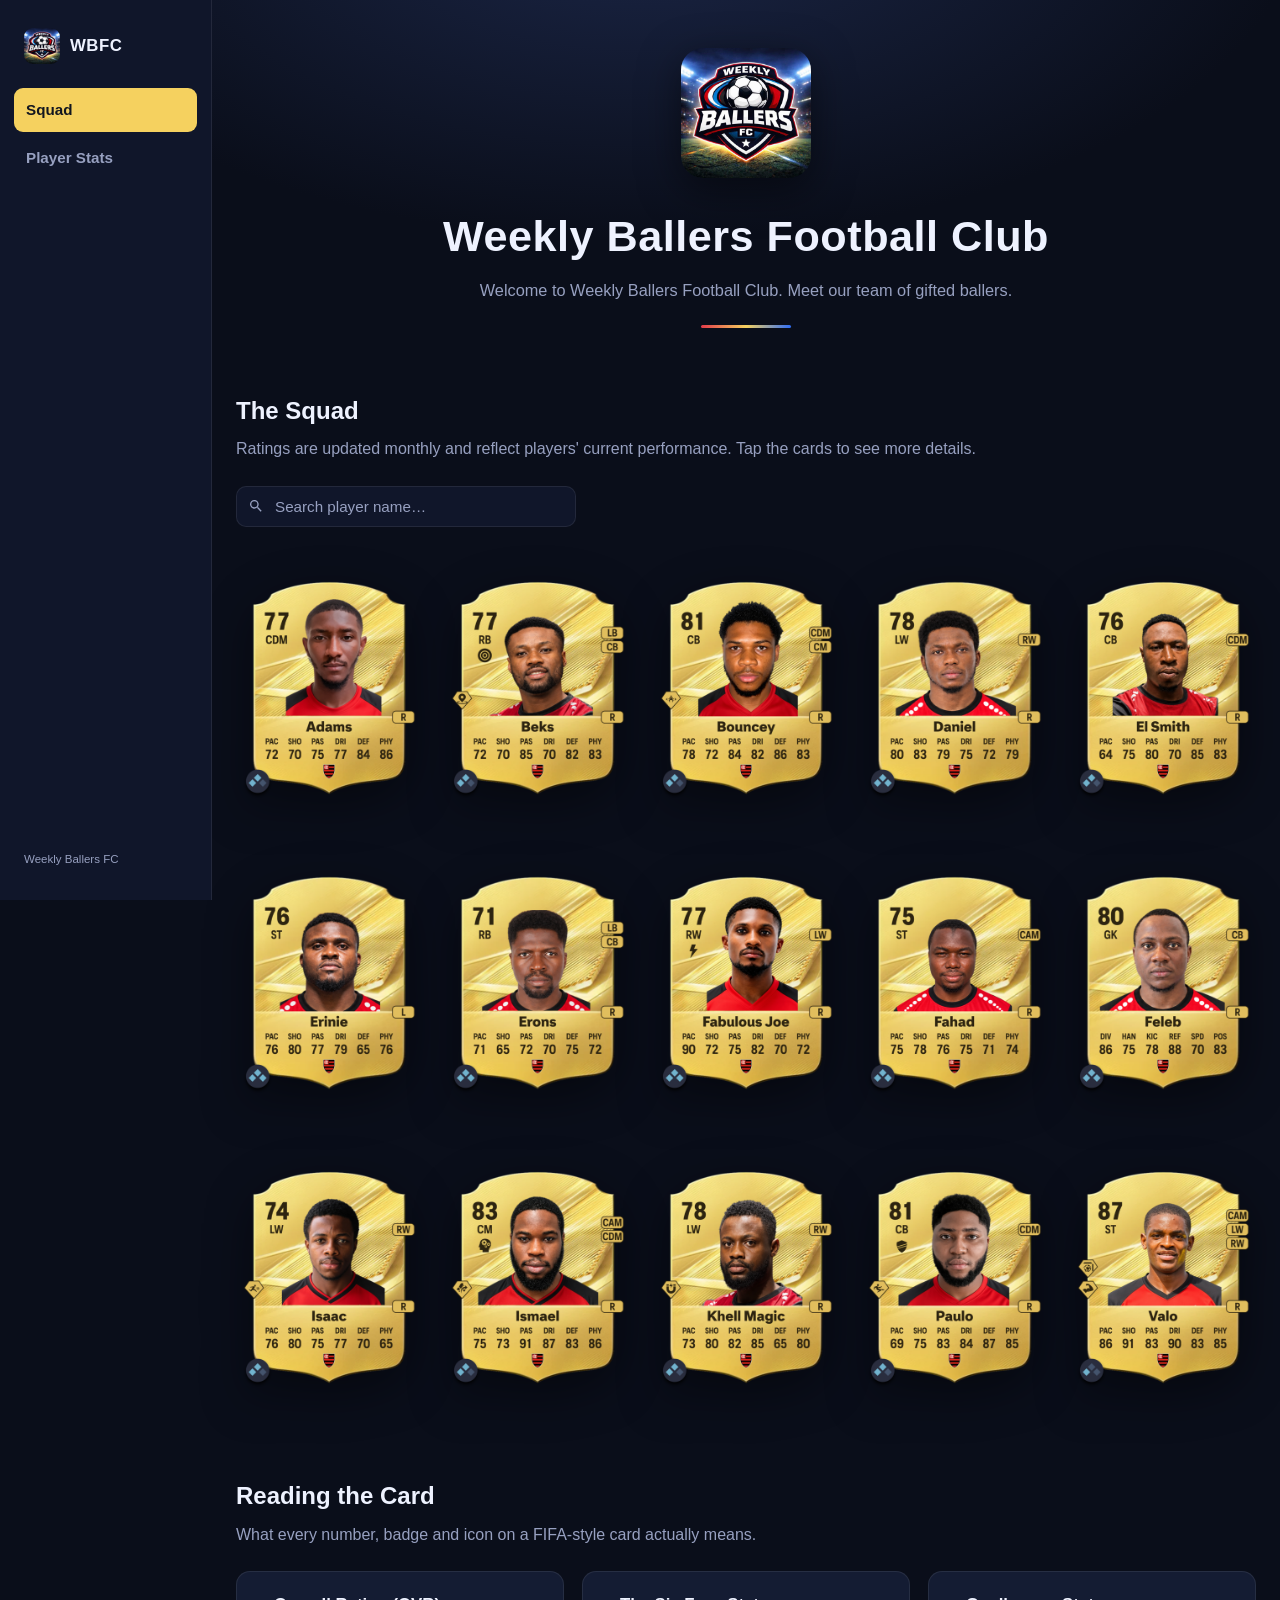
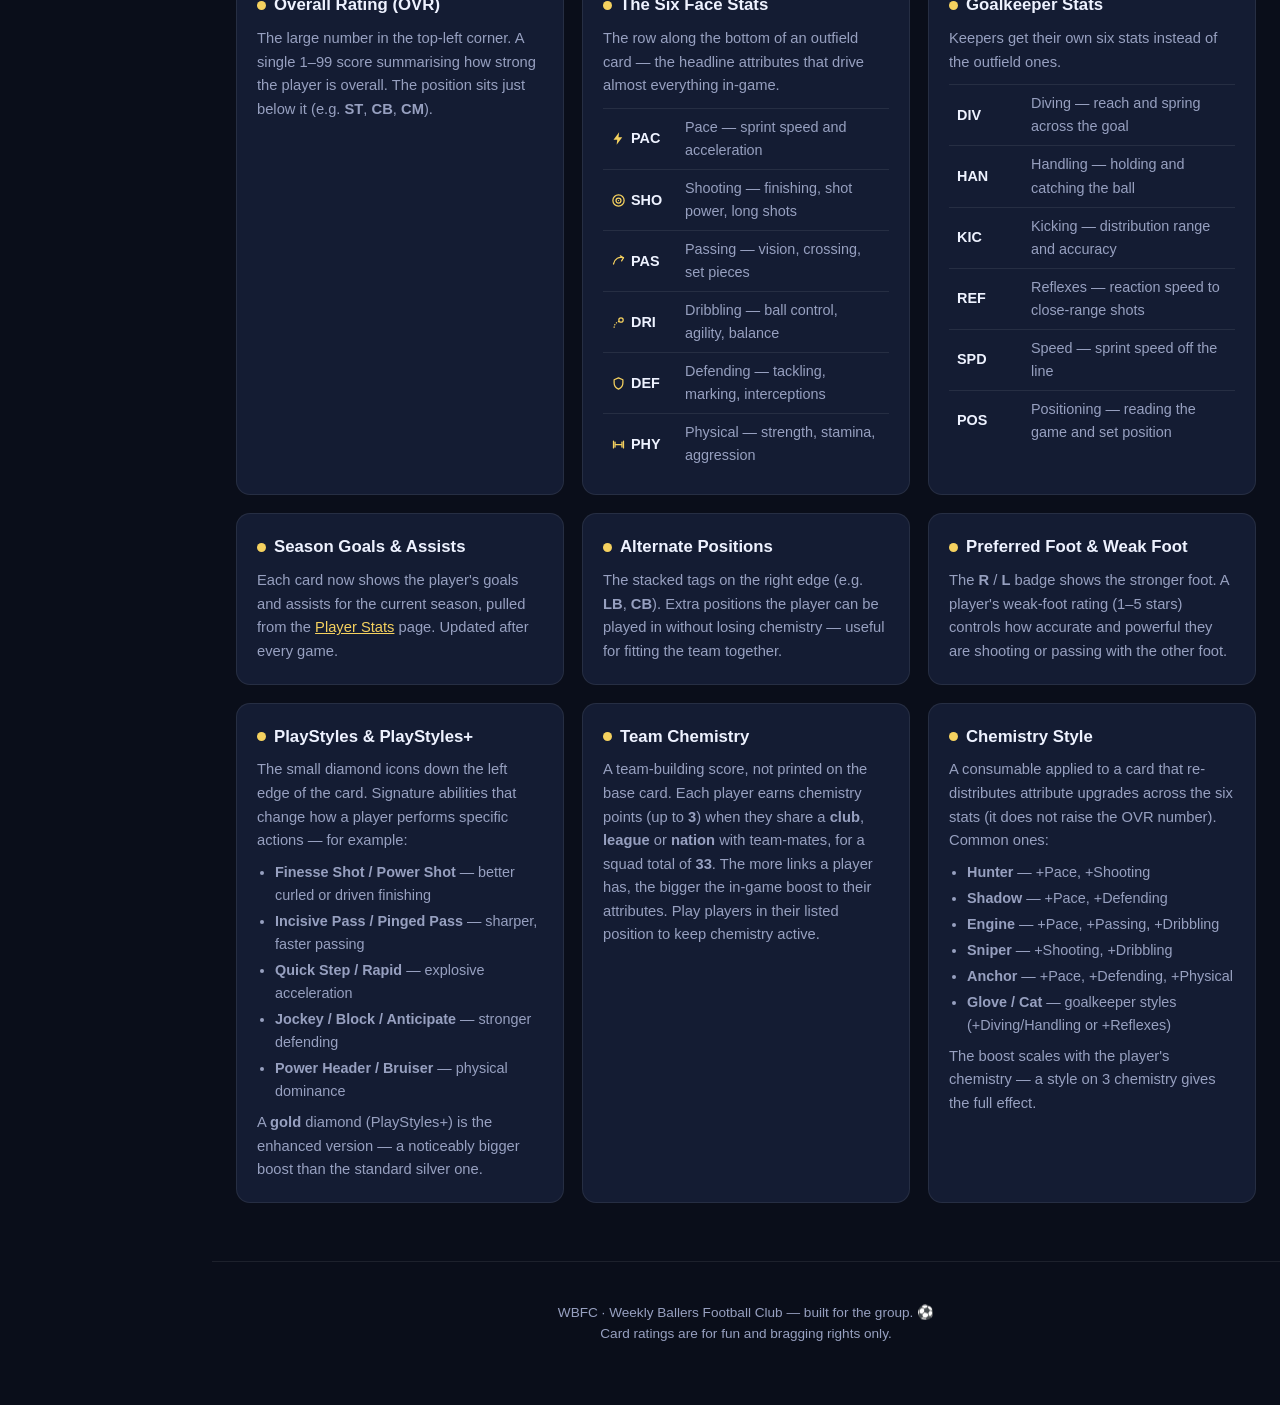
==== index.html @ 43150021 "Add Fahad (75 ST) to the squad" ====
<!DOCTYPE html>
<html lang="en">
<head>
<meta charset="UTF-8" />
<meta name="viewport" content="width=device-width, initial-scale=1" />
<title>WBFC — Weekly Ballers Football Club</title>
<meta name="description" content="Weekly Ballers Football Club — the squad, in FIFA card form." />
<link rel="icon" type="image/png" sizes="32x32" href="favicon-32.png" />
<link rel="icon" type="image/png" sizes="96x96" href="favicon.png" />
<link rel="apple-touch-icon" href="apple-touch-icon.png" />
<link rel="stylesheet" href="style.css" />
</head>
<body>

<button class="menu-btn" id="menuBtn" aria-label="Open navigation" aria-expanded="false">☰</button>
<aside class="sidebar" id="sidebar">
  <a class="brand" href="index.html"><img src="logo.jpg" alt="" /><span>WBFC</span></a>
  <nav class="sidebar-nav">
    <a href="index.html" class="active">Squad</a>
    <a href="stats.html">Player Stats</a>
  </nav>
  <div class="side-foot">Weekly Ballers FC</div>
</aside>
<div class="sidebar-scrim" id="scrim"></div>

<div class="content">

<header>
  <img class="logo" src="logo.jpg" alt="WBFC logo" />
  <h1>Weekly Ballers Football Club</h1>
  <p class="tag">Welcome to Weekly Ballers Football Club. Meet our team of gifted ballers.</p>
  <div class="divider"></div>
</header>

<main class="wrap">

  <section id="squad">
    <h2 class="section-title">The Squad</h2>
    <p class="section-sub">Ratings are updated monthly and reflect players' current performance. Tap the cards to see more details.</p>
    <div class="search-wrap">
      <svg viewBox="0 0 24 24" aria-hidden="true"><path d="M15.5 14h-.79l-.28-.27a6.5 6.5 0 1 0-.7.7l.27.28v.79l5 4.99L20.49 19l-4.99-5zm-6 0A4.5 4.5 0 1 1 14 9.5 4.5 4.5 0 0 1 9.5 14z"/></svg>
      <input type="search" id="search" placeholder="Search player name…" autocomplete="off" aria-label="Search player name" />
    </div>
    <div class="grid" id="grid"></div>
    <p class="no-results" id="noResults" hidden>No players match that name.</p>
  </section>

  <section id="attributes">
    <h2 class="section-title">Reading the Card</h2>
    <p class="section-sub">What every number, badge and icon on a FIFA-style card actually means.</p>

    <div class="explain-grid">

      <div class="explain">
        <h4><span class="dot"></span>Overall Rating (OVR)</h4>
        <p>The large number in the top-left corner. A single 1–99 score summarising how strong the player is overall. The position sits just below it (e.g. <b>ST</b>, <b>CB</b>, <b>CM</b>).</p>
      </div>

      <div class="explain" id="trend-explain">
        <h4><span class="dot"></span>Rating Trend</h4>
        <p>The small arrow next to each name. Ratings are reviewed monthly against current form — a <span class="trend up">▲</span> means the OVR went up since the last update, <span class="trend down">▼</span> means it dropped, and <span class="trend same">▬</span> means no change.</p>
      </div>

      <div class="explain">
        <h4><span class="dot"></span>The Six Face Stats</h4>
        <p>The row along the bottom of an outfield card — the headline attributes that drive almost everything in-game.</p>
        <table class="abbr-table">
          <tr><td data-attr="pac">PAC</td><td>Pace — sprint speed and acceleration</td></tr>
          <tr><td data-attr="sho">SHO</td><td>Shooting — finishing, shot power, long shots</td></tr>
          <tr><td data-attr="pas">PAS</td><td>Passing — vision, crossing, set pieces</td></tr>
          <tr><td data-attr="dri">DRI</td><td>Dribbling — ball control, agility, balance</td></tr>
          <tr><td data-attr="def">DEF</td><td>Defending — tackling, marking, interceptions</td></tr>
          <tr><td data-attr="phy">PHY</td><td>Physical — strength, stamina, aggression</td></tr>
        </table>
      </div>

      <div class="explain">
        <h4><span class="dot"></span>Goalkeeper Stats</h4>
        <p>Keepers get their own six stats instead of the outfield ones.</p>
        <table class="abbr-table">
          <tr><td>DIV</td><td>Diving — reach and spring across the goal</td></tr>
          <tr><td>HAN</td><td>Handling — holding and catching the ball</td></tr>
          <tr><td>KIC</td><td>Kicking — distribution range and accuracy</td></tr>
          <tr><td>REF</td><td>Reflexes — reaction speed to close-range shots</td></tr>
          <tr><td>SPD</td><td>Speed — sprint speed off the line</td></tr>
          <tr><td>POS</td><td>Positioning — reading the game and set position</td></tr>
        </table>
      </div>

      <div class="explain">
        <h4><span class="dot"></span>Season Goals &amp; Assists</h4>
        <p>Each card now shows the player's goals and assists for the current season, pulled from the <a href="stats.html" style="color:var(--gold)">Player Stats</a> page. Updated after every game.</p>
      </div>

      <div class="explain">
        <h4><span class="dot"></span>Alternate Positions</h4>
        <p>The stacked tags on the right edge (e.g. <b>LB</b>, <b>CB</b>). Extra positions the player can be played in without losing chemistry — useful for fitting the team together.</p>
      </div>

      <div class="explain">
        <h4><span class="dot"></span>Preferred Foot &amp; Weak Foot</h4>
        <p>The <b>R</b> / <b>L</b> badge shows the stronger foot. A player's weak-foot rating (1–5 stars) controls how accurate and powerful they are shooting or passing with the other foot.</p>
      </div>

      <div class="explain">
        <h4><span class="dot"></span>PlayStyles &amp; PlayStyles+</h4>
        <p>The small diamond icons down the left edge of the card. Signature abilities that change how a player performs specific actions — for example:</p>
        <ul>
          <li><b>Finesse Shot / Power Shot</b> — better curled or driven finishing</li>
          <li><b>Incisive Pass / Pinged Pass</b> — sharper, faster passing</li>
          <li><b>Quick Step / Rapid</b> — explosive acceleration</li>
          <li><b>Jockey / Block / Anticipate</b> — stronger defending</li>
          <li><b>Power Header / Bruiser</b> — physical dominance</li>
        </ul>
        <p style="margin-top:8px">A <b>gold</b> diamond (PlayStyles+) is the enhanced version — a noticeably bigger boost than the standard silver one.</p>
      </div>

      <div class="explain">
        <h4><span class="dot"></span>Team Chemistry</h4>
        <p>A team-building score, not printed on the base card. Each player earns chemistry points (up to <b>3</b>) when they share a <b>club</b>, <b>league</b> or <b>nation</b> with team-mates, for a squad total of <b>33</b>. The more links a player has, the bigger the in-game boost to their attributes. Play players in their listed position to keep chemistry active.</p>
      </div>

      <div class="explain">
        <h4><span class="dot"></span>Chemistry Style</h4>
        <p>A consumable applied to a card that re-distributes attribute upgrades across the six stats (it does not raise the OVR number). Common ones:</p>
        <ul>
          <li><b>Hunter</b> — +Pace, +Shooting</li>
          <li><b>Shadow</b> — +Pace, +Defending</li>
          <li><b>Engine</b> — +Pace, +Passing, +Dribbling</li>
          <li><b>Sniper</b> — +Shooting, +Dribbling</li>
          <li><b>Anchor</b> — +Pace, +Defending, +Physical</li>
          <li><b>Glove / Cat</b> — goalkeeper styles (+Diving/Handling or +Reflexes)</li>
        </ul>
        <p style="margin-top:8px">The boost scales with the player's chemistry — a style on 3 chemistry gives the full effect.</p>
      </div>

    </div>
  </section>

</main>

<div class="modal" id="modal" aria-hidden="true">
  <div class="modal-inner" role="dialog" aria-modal="true" aria-labelledby="m-name">
    <div class="card-side">
      <img id="m-img" src="" alt="" />
    </div>
    <div class="info-side">
      <button class="close-btn" id="closeBtn" aria-label="Close">&times;</button>
      <h3 id="m-name"></h3>
      <div class="role" id="m-role"></div>
      <p class="blurb" id="m-blurb"></p>
      <div class="stat-row" id="m-stats"></div>
      <div class="about-title" id="m-season-title">2026 Season</div>
      <div class="season-row" id="m-season"></div>
      <div class="about-title">About</div>
      <p class="about" id="m-about"></p>
      <div class="kv" id="m-alt"></div>
      <div class="kv" id="m-foot"></div>
      <div class="kv" id="m-chem"></div>
    </div>
  </div>
</div>

<footer>
  WBFC · Weekly Ballers Football Club — built for the group. ⚽<br />
  Card ratings are for fun and bragging rights only.
</footer>

</div><!-- /.content -->

<script src="nav.js"></script>
<script src="season-stats.js"></script>
<script>
// Custom-drawn attribute icons (original SVGs — not game assets).
const ICONS = {
  pac: '<svg viewBox="0 0 24 24" fill="currentColor" aria-hidden="true"><path d="M13 2 4 14h6l-1 8 9-12h-6z"/></svg>',
  sho: '<svg viewBox="0 0 24 24" fill="none" stroke="currentColor" stroke-width="2" aria-hidden="true"><circle cx="12" cy="12" r="9"/><circle cx="12" cy="12" r="4"/><circle cx="12" cy="12" r="1" fill="currentColor" stroke="none"/></svg>',
  pas: '<svg viewBox="0 0 24 24" fill="none" stroke="currentColor" stroke-width="2" stroke-linecap="round" stroke-linejoin="round" aria-hidden="true"><path d="M4 16C6 7 13 4 20 6"/><path d="M15 3l5 3-3 5"/></svg>',
  dri: '<svg viewBox="0 0 24 24" fill="none" stroke="currentColor" stroke-width="2" stroke-linecap="round" aria-hidden="true"><circle cx="16" cy="8" r="3.5"/><path d="M12.5 10.5C6 13 5 17 5 20" stroke-dasharray="0.5 3.5"/></svg>',
  def: '<svg viewBox="0 0 24 24" fill="none" stroke="currentColor" stroke-width="2" stroke-linejoin="round" aria-hidden="true"><path d="M12 3l7 3v5c0 5-3 8-7 10-4-2-7-5-7-10V6z"/></svg>',
  phy: '<svg viewBox="0 0 24 24" fill="none" stroke="currentColor" stroke-width="2" stroke-linecap="round" aria-hidden="true"><path d="M6.5 8v8M17.5 8v8M4 6.5v11M20 6.5v11M6.5 12h11"/></svg>',
};
// Goalkeeper stat icon (a glove) — reused for all six keeper stats.
const GK_ICON = '<svg viewBox="0 0 24 24" fill="none" stroke="currentColor" stroke-width="2" stroke-linecap="round" stroke-linejoin="round" aria-hidden="true"><path d="M8 12V7a1.4 1.4 0 0 1 2.8 0v3.5m0-3.5V5a1.4 1.4 0 0 1 2.8 0v5.5m0-2.5a1.4 1.4 0 0 1 2.8 0v5.5A6 6 0 0 1 10.4 21 6 6 0 0 1 5 17.5L3.7 13a1.4 1.4 0 0 1 2.6-1L8 15"/></svg>';

// Rating-trend arrows vs last month's update.
// Feature is built but parked — flip to true to show the arrows (and the
// "Rating Trend" explainer card) across the site.
const SHOW_TREND = false;

const TREND_SVG = {
  up: '<svg viewBox="0 0 24 24" fill="currentColor" aria-hidden="true"><path d="M12 4l8 10h-5v6h-6v-6H4z"/></svg>',
  down: '<svg viewBox="0 0 24 24" fill="currentColor" aria-hidden="true"><path d="M12 20l-8-10h5V4h6v6h5z"/></svg>',
  same: '<svg viewBox="0 0 24 24" fill="currentColor" aria-hidden="true"><path d="M4 11h16v2H4z"/></svg>',
};
const TREND_LABEL = { up: "Rating up this month", down: "Rating down this month", same: "Rating unchanged" };

function trendHTML(p) {
  if (!SHOW_TREND) return "";
  const t = p.trend || "same";
  const delta = t === "up" ? "+" + (p.delta || 1) : t === "down" ? "-" + (p.delta || 1) : "";
  return `<span class="trend ${t}" title="${TREND_LABEL[t]}" role="img" aria-label="${TREND_LABEL[t]}">${TREND_SVG[t]}${delta}</span>`;
}

const players = [
  { name: "Valo", file: "Valo.png", ovr: 87, pos: "ST", alt: ["CAM","LW","RW"], foot: "Right", trend: "up", delta: 1,
    pac:86, sho:91, pas:83, dri:90, def:83, phy:85,
    blurb: "The talisman. Elite finishing and dribbling with the pace to run in behind — the first name on the teamsheet.",
    about: "Arguably our best footballer and a genuine game-decider — Valo can win a match on his own. He can play up front, in midfield or out wide, and his shooting and dribbling are top-drawer.",
    chem: "Best with Hunter or Sniper to push that shooting past 95." },
  { name: "Ismael", file: "Ismael.png", ovr: 83, pos: "CM", alt: ["CAM","CDM"], foot: "Right", trend: "up", delta: 1,
    pac:75, sho:73, pas:91, dri:87, def:83, phy:86,
    blurb: "The engine room. Dictates tempo with 91 passing and glides past pressure — box-to-box with real physicality.",
    about: "A maestro in midfield. A very smart player who reads and understands the game brilliantly, and an excellent passer of the ball.",
    chem: "Engine or Maestro to round out the pace and keep the passing elite." },
  { name: "Bouncey", file: "Bouncey.png", ovr: 81, pos: "CB", alt: ["CDM","CM"], foot: "Right", trend: "up", delta: 1,
    pac:78, sho:72, pas:84, dri:82, def:86, phy:83,
    blurb: "A ball-playing centre-half. Comfortable stepping into midfield, quick across the ground and clean on the ball.",
    about: "A hugely versatile footballer who's superb with the ball at his feet. A rock in defence who can equally step into midfield and control the tempo of a game — an all-round committed, physical operator.",
    chem: "Shadow for a lockdown defender, or Backbone to keep the passing." },
  { name: "Paulo", file: "Paulo.png", ovr: 81, pos: "CB", alt: ["CDM"], foot: "Right", trend: "up", delta: 1,
    pac:69, sho:75, pas:83, dri:84, def:87, phy:85,
    blurb: "The wall. 87 defending and 85 physical — wins everything in the air and in the tackle. The leader at the back.",
    about: "One of our most rugged centre backs, and outstanding with the ball at his feet. Reads the game well and can pick out pinpoint 20-yard passes.",
    chem: "Anchor or Shadow to fix the pace and make him untouchable 1v1." },
  { name: "Khell Magic", file: "Khell-Magic.png", ovr: 78, pos: "LW", alt: ["RW"], foot: "Right", trend: "up", delta: 1,
    pac:73, sho:80, pas:82, dri:85, def:65, phy:80,
    blurb: "The creator out wide. 85 dribbling and 82 passing — cuts inside on either flank and picks the final ball.",
    about: "A silky, modern-day winger. He may not have blistering pace, but his close control, his knack for creating space to shoot, and his ability to take players on and beat them set him apart as one of WBFC's elite wingers.",
    chem: "Engine or Hawk to lift the pace and add a goal threat." },
  { name: "Adams", file: "Adams.png", ovr: 77, pos: "CDM", alt: [], foot: "Right", trend: "up", delta: 1,
    pac:72, sho:70, pas:75, dri:77, def:84, phy:86,
    blurb: "The screen in front of the back four. 86 physical, 84 defending — breaks play up and keeps it simple.",
    about: "A relentlessly physical presence and a workaholic in midfield — nothing gets past him without his say-so.",
    chem: "Anchor or Shadow — protect the defence and add the missing pace." },
  { name: "Beks", file: "Beks.png", ovr: 77, pos: "RB", alt: ["LB","CB"], foot: "Right", trend: "up", delta: 1,
    pac:72, sho:70, pas:85, dri:70, def:82, phy:83,
    blurb: "An overlapping full-back with 85 passing. Solid defensively and can play either side or tuck in at centre-back.",
    about: "One of the mainstays. Beyond his committed defending, he's an excellent passer who can hit pinpoint long-range balls. A right back by trade who can also fill in at left back or centre back.",
    chem: "Shadow for the pure defender, or Engine to weaponise the crossing." },
  { name: "Fabulous Joe", file: "Fabulous-Joe.png", ovr: 77, pos: "RW", alt: ["LW"], foot: "Right", trend: "up", delta: 1,
    pac:90, sho:72, pas:75, dri:82, def:70, phy:72,
    blurb: "Raw speed. 90 pace off either wing — get him in behind and let him run at defenders all game.",
    about: "The flash of the team. A lightning-quick winger comfortable on either flank, brilliant at dribbling and beating players for pace — and a genuine team player with it.",
    chem: "Hunter or Hawk to turn the pace into end product." },
  { name: "Daniel", file: "Daniel.png", ovr: 78, pos: "LW", alt: ["RW"], foot: "Right", trend: "up", delta: 1,
    pac:80, sho:83, pas:79, dri:75, def:72, phy:79,
    blurb: "A quick, direct winger with a real goal threat — 83 shooting and 80 pace off either flank.",
    about: "A pacey wide forward comfortable on the left or the right. Gets his shots away early, runs the channels all game, and brings genuine end product from wide areas.",
    chem: "Hunter or Hawk to turn the pace and shooting into goals." },
  { name: "Fahad", file: "Fahad.png", ovr: 75, pos: "ST", alt: ["CAM"], foot: "Right", trend: "up", delta: 1,
    pac:75, sho:78, pas:76, dri:75, def:71, phy:74,
    blurb: "A tidy, well-rounded forward — no obvious weakness, and comfortable dropping into the number ten role.",
    about: "A smart striker who links play and finishes his chances. Equally happy leading the line or playing just behind it as a CAM, and never gives the ball away cheaply.",
    chem: "Hunter or Sniper to sharpen the finishing." },
  { name: "Isaac", file: "Isaac.png", ovr: 74, pos: "LW", alt: ["RW"], foot: "Right", trend: "up", delta: 1,
    pac:76, sho:80, pas:75, dri:77, def:70, phy:65,
    blurb: "A direct wide forward with a shot on him — 80 shooting and a willingness to attack the back post.",
    about: "A talented left winger who can also switch to the right. Dangerous in front of goal with well-placed shots, and very strong with his right foot.",
    chem: "Hunter or Finisher to make the most of that shooting." },
  { name: "Erinie", file: "Erinie.png", ovr: 76, pos: "ST", alt: [], foot: "Left", trend: "up", delta: 1,
    pac:76, sho:80, pas:77, dri:79, def:65, phy:76,
    blurb: "A left-footed number nine. 80 shooting, sharp movement in the box and strong enough to lead the line.",
    about: "A natural finisher through the middle. Left-footed, lives on the shoulder of the last defender, and drops in to link play. Opened the 2026 season with a four-goal haul.",
    chem: "Hunter or Finisher — lean straight into the finishing." },
  { name: "Erons", file: "Erons.png", ovr: 71, pos: "RB", alt: ["LB","CB"], foot: "Right", trend: "up", delta: 1,
    pac:71, sho:65, pas:72, dri:70, def:75, phy:72,
    blurb: "A dependable, versatile defender — right back by trade who can cover the whole back line.",
    about: "A reliable full-back who keeps things simple and positions himself well. Happy at right back, left back or centre back, and never shirks the defensive work.",
    chem: "Shadow or Anchor to sharpen the defending and add a yard of pace." },
  { name: "El Smith", file: "El-Smith.png", ovr: 76, pos: "CB", alt: ["CDM"], foot: "Right", trend: "up", delta: 1,
    pac:64, sho:75, pas:80, dri:70, def:85, phy:83,
    blurb: "Old-school centre-half. 85 defending and 83 physical — reads the game, wins his duels, distributes tidily.",
    about: "A very tough centre back to play against. His defensive ability, awareness and physicality let him neutralise modern strikers. He might not be the quickest, but he leads and organises the backline superbly.",
    chem: "Shadow or Anchor — the pace boost is essential here." },
  { name: "Feleb", file: "Feleb.png", ovr: 80, pos: "GK", alt: ["CB"], foot: "Right", trend: "up", delta: 1,
    gk: { div:86, han:75, kic:78, ref:88, spd:70, pos:83 },
    blurb: "The last line. 88 reflexes and 86 diving — commands his box and pulls off the big saves.",
    about: "A commanding goalkeeper with lightning reflexes and strong shot-stopping. Reads crosses well, distributes tidily, and at a push can even fill in at centre back.",
    chem: "Glove or Cat to sharpen the reflexes and handling." },
];

players.sort((a, b) => a.name.localeCompare(b.name));

// Rating-trend feature is parked — hide its explainer card until SHOW_TREND is on.
if (!SHOW_TREND) document.getElementById("trend-explain")?.remove();

// Drop the attribute icons into the "Six Face Stats" table.
document.querySelectorAll(".abbr-table td[data-attr]").forEach(td => {
  td.insertAdjacentHTML("afterbegin", ICONS[td.dataset.attr]);
});

const grid = document.getElementById("grid");
const modal = document.getElementById("modal");
const noResults = document.getElementById("noResults");
const search = document.getElementById("search");

players.forEach((p, i) => {
  const btn = document.createElement("button");
  btn.className = "card-btn";
  btn.dataset.name = p.name.toLowerCase();
  btn.innerHTML = `
    <img src="cards/${p.file}" alt="${p.name} FIFA card — ${p.ovr} ${p.pos}" loading="lazy" />${
      SHOW_TREND ? `\n    <span class="name">${p.name} ${trendHTML(p)}</span>` : ""}`;
  btn.addEventListener("click", () => openModal(i));
  grid.appendChild(btn);
});

function applyFilter() {
  const q = search.value.trim().toLowerCase();
  let shown = 0;
  grid.querySelectorAll(".card-btn").forEach(btn => {
    const match = btn.dataset.name.includes(q);
    btn.style.display = match ? "" : "none";
    if (match) shown++;
  });
  noResults.hidden = shown > 0;
}

search.addEventListener("input", applyFilter);

function openModal(i) {
  const p = players[i];
  document.getElementById("m-img").src = `cards/${p.file}`;
  document.getElementById("m-img").alt = `${p.name} FIFA card`;
  document.getElementById("m-name").textContent = p.name;
  document.getElementById("m-role").innerHTML = `${p.ovr} OVR · ${p.pos}${SHOW_TREND ? " " + trendHTML(p) : ""}`;
  document.getElementById("m-blurb").textContent = p.blurb;
  document.getElementById("m-about").textContent = p.about;

  const rows = p.gk
    ? [["DIV",p.gk.div],["HAN",p.gk.han],["KIC",p.gk.kic],["REF",p.gk.ref],["SPD",p.gk.spd],["POS",p.gk.pos]]
        .map(([label, val]) => ({ label, val, icon: GK_ICON }))
    : ["pac","sho","pas","dri","def","phy"]
        .map(k => ({ label: k.toUpperCase(), val: p[k], icon: ICONS[k] }));
  document.getElementById("m-stats").innerHTML = rows.map(r =>
    `<div class="stat"><div class="k">${r.icon}${r.label}</div><div class="v">${r.val}</div></div>`).join("");

  const season = SEASON_STATS.currentSeason;
  const t = seasonTotals(p.name, season);
  document.getElementById("m-season-title").textContent = `${season} Season`;
  document.getElementById("m-season").innerHTML =
    `<div class="stat"><div class="k">GOALS</div><div class="v">${t.goals}</div></div>
     <div class="stat"><div class="k">ASSISTS</div><div class="v">${t.assists}</div></div>`;

  document.getElementById("m-alt").innerHTML = p.alt.length
    ? `<b>Alternate positions:</b> ${p.alt.join(", ")}`
    : `<b>Alternate positions:</b> none`;
  document.getElementById("m-foot").innerHTML = `<b>Preferred foot:</b> ${p.foot}`;
  document.getElementById("m-chem").innerHTML = `<b>Chemistry style tip:</b> ${p.chem}`;

  modal.classList.add("open");
  modal.setAttribute("aria-hidden", "false");
  document.body.style.overflow = "hidden";
  history.replaceState(null, "", "#p=" + encodeURIComponent(p.name));
}

function closeModal() {
  modal.classList.remove("open");
  modal.setAttribute("aria-hidden", "true");
  document.body.style.overflow = "";
  history.replaceState(null, "", location.pathname);
}

document.getElementById("closeBtn").addEventListener("click", closeModal);
modal.addEventListener("click", (e) => { if (e.target === modal) closeModal(); });
document.addEventListener("keydown", (e) => { if (e.key === "Escape") closeModal(); });

// Open a player's card directly via #p=<name> (used by links from the stats page).
(function openFromHash() {
  const m = location.hash.match(/^#p=(.+)$/);
  if (!m) return;
  const name = decodeURIComponent(m[1]).toLowerCase();
  const idx = players.findIndex(p => p.name.toLowerCase() === name);
  if (idx >= 0) openModal(idx);
})();
</script>

</body>
</html>
---- style.css ----
:root {
  --bg: #0a0e1a;
  --bg-2: #10162a;
  --panel: #141c33;
  --line: rgba(255,255,255,0.08);
  --text: #eef2ff;
  --muted: #97a0c0;
  --gold: #f5d15f;
  --red: #e23b4a;
  --blue: #2f6df6;
  --green: #3fb950;
  --sidebar-w: 212px;
}
* { box-sizing: border-box; margin: 0; padding: 0; }
html { scroll-behavior: smooth; }
body {
  background: radial-gradient(1200px 600px at 50% -10%, #1b2647 0%, var(--bg) 55%) fixed, var(--bg);
  color: var(--text);
  font-family: -apple-system, BlinkMacSystemFont, "Segoe UI", Roboto, Helvetica, Arial, sans-serif;
  line-height: 1.6;
  -webkit-font-smoothing: antialiased;
}
.wrap { max-width: 1120px; margin: 0 auto; padding: 0 24px; }

/* ---- Sidebar navigation ---- */
.sidebar {
  position: fixed; top: 0; left: 0; bottom: 0; width: var(--sidebar-w);
  background: var(--bg-2); border-right: 1px solid var(--line);
  padding: 22px 14px; z-index: 60;
  display: flex; flex-direction: column;
  transition: transform 0.22s ease;
}
.sidebar .brand {
  display: flex; align-items: center; gap: 10px; text-decoration: none;
  color: var(--text); font-weight: 800; font-size: 1.05rem; letter-spacing: 0.5px;
  padding: 6px 10px; margin-bottom: 18px;
}
.sidebar .brand img { width: 36px; height: 36px; border-radius: 9px; flex: none; }
.sidebar-nav { display: flex; flex-direction: column; gap: 4px; }
.sidebar-nav a {
  color: var(--muted); text-decoration: none; font-weight: 600; font-size: 0.95rem;
  padding: 10px 12px; border-radius: 9px;
  transition: background 0.15s ease, color 0.15s ease;
}
.sidebar-nav a:hover { color: var(--text); background: rgba(255,255,255,0.04); }
.sidebar-nav a.active { color: #12161f; background: var(--gold); }
.sidebar .side-foot { margin-top: auto; color: var(--muted); font-size: 0.72rem; padding: 10px; }

.content { margin-left: var(--sidebar-w); min-height: 100vh; }

.menu-btn {
  display: none;
  position: fixed; top: 12px; left: 12px; z-index: 70;
  width: 42px; height: 42px; border-radius: 10px;
  background: var(--bg-2); border: 1px solid var(--line); color: var(--text);
  font-size: 1.15rem; cursor: pointer;
  align-items: center; justify-content: center;
}
.sidebar-scrim { display: none; position: fixed; inset: 0; background: rgba(0,0,0,0.55); z-index: 55; }

/* Header */
header {
  text-align: center;
  padding: 48px 20px 26px;
}
header img.logo {
  width: 130px; height: 130px;
  border-radius: 22px;
  box-shadow: 0 12px 40px rgba(0,0,0,0.5);
}
header h1 {
  font-size: clamp(1.7rem, 4vw, 2.7rem);
  font-weight: 800;
  letter-spacing: 0.5px;
  margin-top: 16px;
}
header p.tag {
  color: var(--muted);
  font-size: 1.02rem;
  margin-top: 6px;
}
.divider {
  height: 3px; width: 90px;
  margin: 22px auto 0;
  background: linear-gradient(90deg, var(--red), var(--gold), var(--blue));
  border-radius: 3px;
}

section { padding: 38px 0; }
h2.section-title {
  font-size: 1.5rem;
  font-weight: 800;
  margin-bottom: 6px;
}
p.section-sub {
  color: var(--muted);
  margin-bottom: 24px;
}

/* Search */
.search-wrap { position: relative; max-width: 340px; margin: 0 0 24px; }
.search-wrap input {
  width: 100%;
  background: var(--bg-2);
  border: 1px solid var(--line);
  border-radius: 10px;
  color: var(--text);
  font-size: 0.95rem;
  padding: 11px 14px 11px 38px;
  outline: none;
}
.search-wrap input:focus { border-color: var(--gold); }
.search-wrap input::placeholder { color: var(--muted); }
.search-wrap svg { position: absolute; left: 12px; top: 50%; transform: translateY(-50%); width: 16px; height: 16px; fill: var(--muted); }
.no-results { color: var(--muted); padding: 20px 0; }

/* Card grid */
.grid {
  display: grid;
  grid-template-columns: repeat(auto-fill, minmax(185px, 1fr));
  gap: 34px 22px;
}
.card-btn {
  background: none; border: 0; padding: 0; cursor: pointer;
  color: var(--text);
  display: flex; flex-direction: column; align-items: center;
  transition: transform 0.18s ease, filter 0.18s ease;
}
.card-btn:hover, .card-btn:focus-visible { transform: translateY(-8px) scale(1.02); outline: none; }
.card-btn:focus-visible img { box-shadow: 0 0 0 3px var(--gold); border-radius: 10px; }
.card-btn img {
  width: 100%;
  height: auto;
  filter: drop-shadow(0 14px 24px rgba(0,0,0,0.45));
}
.card-btn .name {
  margin-top: 10px;
  font-weight: 700;
  font-size: 0.98rem;
  display: flex; align-items: center; justify-content: center; gap: 5px;
}

/* Rating trend indicator */
.trend { display: inline-flex; align-items: center; gap: 3px; font-size: 0.78rem; font-weight: 700; }
.trend svg { width: 11px; height: 11px; }
.trend.up { color: var(--green); }
.trend.down { color: var(--red); }
.trend.same { color: var(--muted); }
.modal-inner .role .trend { font-size: 0.85rem; margin-left: 8px; }
.modal-inner .role .trend svg { width: 12px; height: 12px; }

/* Modal */
.modal {
  position: fixed; inset: 0;
  background: rgba(4,7,15,0.82);
  backdrop-filter: blur(6px);
  display: none;
  align-items: center; justify-content: center;
  padding: 24px;
  z-index: 80;
}
.modal.open { display: flex; }
.modal-inner {
  background: var(--panel);
  border: 1px solid var(--line);
  border-radius: 18px;
  max-width: 860px; width: 100%;
  max-height: 90vh; overflow-y: auto;
  display: grid;
  grid-template-columns: 300px 1fr;
  gap: 0;
}
.modal-inner .card-side {
  background: linear-gradient(180deg, #1a2340, #0f1526);
  padding: 26px;
  display: flex; align-items: center; justify-content: center;
  border-right: 1px solid var(--line);
}
.modal-inner .card-side img { width: 100%; height: auto; filter: drop-shadow(0 12px 24px rgba(0,0,0,0.5)); }
.modal-inner .info-side { padding: 28px; position: relative; }
.modal-inner h3 { font-size: 1.6rem; font-weight: 800; }
.modal-inner .role { color: var(--gold); font-weight: 600; margin-bottom: 14px; }
.modal-inner .blurb { color: var(--muted); margin-bottom: 20px; font-size: 0.96rem; }
.modal-inner .about-title {
  font-size: 0.72rem; letter-spacing: 1.5px; text-transform: uppercase;
  color: var(--gold); font-weight: 700; margin-bottom: 6px;
}
.modal-inner .about {
  color: var(--text); font-size: 0.95rem; line-height: 1.65;
  margin-bottom: 20px; padding-left: 12px; border-left: 2px solid var(--line);
}

.stat-row { display: grid; grid-template-columns: repeat(3, 1fr); gap: 10px; margin-bottom: 20px; }
.stat {
  background: var(--bg-2);
  border: 1px solid var(--line);
  border-radius: 10px;
  padding: 10px 12px;
  text-align: center;
}
.stat .k { color: var(--muted); font-size: 0.72rem; letter-spacing: 1px; display: flex; align-items: center; justify-content: center; gap: 4px; }
.stat .k svg { width: 13px; height: 13px; color: var(--gold); }
.stat .v { font-size: 1.3rem; font-weight: 800; }

/* Season goals/assists block in the card modal */
.season-row { display: grid; grid-template-columns: repeat(2, 1fr); gap: 10px; margin-bottom: 20px; }
.season-row .stat .v { color: var(--gold); }

.kv { font-size: 0.9rem; margin-bottom: 8px; }
.kv b { color: var(--gold); }

.close-btn {
  position: absolute; top: 14px; right: 16px;
  background: var(--bg-2); border: 1px solid var(--line); color: var(--text);
  width: 34px; height: 34px; border-radius: 50%;
  font-size: 1.1rem; cursor: pointer; line-height: 1;
}
.close-btn:hover { background: var(--red); }

/* Attributes explainer */
.explain-grid {
  display: grid;
  grid-template-columns: repeat(auto-fit, minmax(260px, 1fr));
  gap: 18px;
}
.explain {
  background: var(--panel);
  border: 1px solid var(--line);
  border-radius: 14px;
  padding: 20px;
}
.explain h4 { font-size: 1.05rem; margin-bottom: 8px; display: flex; align-items: center; gap: 8px; }
.explain h4 .dot { width: 9px; height: 9px; border-radius: 50%; background: var(--gold); flex: none; }
.explain p { color: var(--muted); font-size: 0.92rem; }
.explain ul { color: var(--muted); font-size: 0.9rem; margin: 8px 0 0 18px; }
.explain ul li { margin-bottom: 3px; }
.abbr-table { width: 100%; border-collapse: collapse; margin-top: 10px; font-size: 0.9rem; }
.abbr-table td { padding: 7px 8px; border-top: 1px solid var(--line); color: var(--muted); vertical-align: middle; }
.abbr-table td:first-child { color: var(--text); font-weight: 700; width: 74px; white-space: nowrap; }
.abbr-table td:first-child svg { width: 15px; height: 15px; color: var(--gold); vertical-align: -3px; margin-right: 5px; }

/* ---- Player Stats page ---- */
.stats-toolbar { display: flex; align-items: center; gap: 12px; margin-bottom: 10px; }
.stats-toolbar select {
  background: var(--bg-2); border: 1px solid var(--line); color: var(--text);
  border-radius: 9px; padding: 9px 34px 9px 14px; font-size: 1rem; font-weight: 800;
  outline: none; cursor: pointer;
  appearance: none; -webkit-appearance: none;
  background-image: url("data:image/svg+xml,%3Csvg xmlns='http://www.w3.org/2000/svg' width='12' height='12' viewBox='0 0 24 24' fill='none' stroke='%2397a0c0' stroke-width='3'%3E%3Cpath d='M6 9l6 6 6-6'/%3E%3C/svg%3E");
  background-repeat: no-repeat; background-position: right 12px center;
}
.stats-toolbar select:focus { border-color: var(--gold); }
.stats-summary { color: var(--muted); font-size: 0.95rem; margin-bottom: 26px; }
.stats-summary b { color: var(--text); }

.table-card {
  background: var(--panel);
  border: 1px solid var(--line);
  border-radius: 14px;
  overflow: hidden;
  margin-bottom: 22px;
}
.table-card > h3 {
  font-size: 1.02rem; font-weight: 800;
  padding: 15px 18px; border-bottom: 1px solid var(--line);
  display: flex; align-items: center; gap: 8px;
}
.table-card > h3 .dot { width: 9px; height: 9px; border-radius: 50%; background: var(--gold); flex: none; }
.table-scroll { overflow-x: auto; }
.league-table { width: 100%; border-collapse: collapse; font-size: 0.95rem; }
.league-table th {
  text-align: left; color: var(--muted); font-weight: 600;
  font-size: 0.7rem; letter-spacing: 1px; text-transform: uppercase;
  padding: 11px 16px; border-bottom: 1px solid var(--line);
}
.league-table td { padding: 13px 16px; border-bottom: 1px solid var(--line); }
.league-table tr:last-child td { border-bottom: 0; }
.league-table tbody tr:hover td { background: rgba(255,255,255,0.02); }
.league-table .rank { color: var(--muted); width: 46px; text-align: center; font-variant-numeric: tabular-nums; }
.league-table .player { font-weight: 700; }
.league-table th.num, .league-table td.num { text-align: right; width: 90px; font-variant-numeric: tabular-nums; }
.league-table td.big { font-weight: 800; color: var(--gold); font-size: 1.1rem; }
.league-table tr.leader td { background: rgba(245,209,95,0.07); }
.empty-note { color: var(--muted); padding: 20px 16px; font-size: 0.92rem; }

/* Match log */
.match { border: 1px solid var(--line); border-radius: 14px; padding: 0; margin-bottom: 16px; background: var(--panel); overflow: hidden; }
.match .head {
  display: flex; align-items: baseline; gap: 10px; flex-wrap: wrap;
  padding: 14px 18px; border-bottom: 1px solid var(--line);
}
.match .md { font-weight: 800; font-size: 1rem; }
.match .date { color: var(--muted); font-size: 0.85rem; }
.match .cols { display: grid; grid-template-columns: 1fr 1fr; }
.match .col { padding: 14px 18px; }
.match .col + .col { border-left: 1px solid var(--line); }
.match .col h5 {
  color: var(--muted); font-size: 0.68rem; letter-spacing: 1.5px; text-transform: uppercase;
  font-weight: 700; margin-bottom: 10px;
}
.match .col .row {
  display: flex; justify-content: space-between; align-items: baseline; gap: 12px;
  padding: 5px 0; font-size: 0.95rem;
}
.match .col .row .n { color: var(--gold); font-weight: 800; font-variant-numeric: tabular-nums; }
.match .col .none { color: var(--muted); font-size: 0.9rem; }

footer {
  text-align: center;
  color: var(--muted);
  font-size: 0.85rem;
  padding: 40px 20px 60px;
  border-top: 1px solid var(--line);
  margin-top: 20px;
}

@media (max-width: 900px) {
  .content { margin-left: 0; }
  .menu-btn { display: flex; }
  .sidebar { transform: translateX(-100%); box-shadow: 0 0 44px rgba(0,0,0,0.55); width: 250px; padding-top: 66px; }
  .sidebar.open { transform: translateX(0); }
  .sidebar-scrim.show { display: block; }
  header { padding-top: 64px; }
}

@media (max-width: 720px) {
  .modal-inner { grid-template-columns: 1fr; }
  .modal-inner .card-side { border-right: 0; border-bottom: 1px solid var(--line); max-width: 260px; margin: 0 auto; }
  .grid { grid-template-columns: repeat(auto-fill, minmax(140px, 1fr)); gap: 26px 16px; }
  .match .cols { grid-template-columns: 1fr; }
  .match .col + .col { border-left: 0; border-top: 1px solid var(--line); }
}
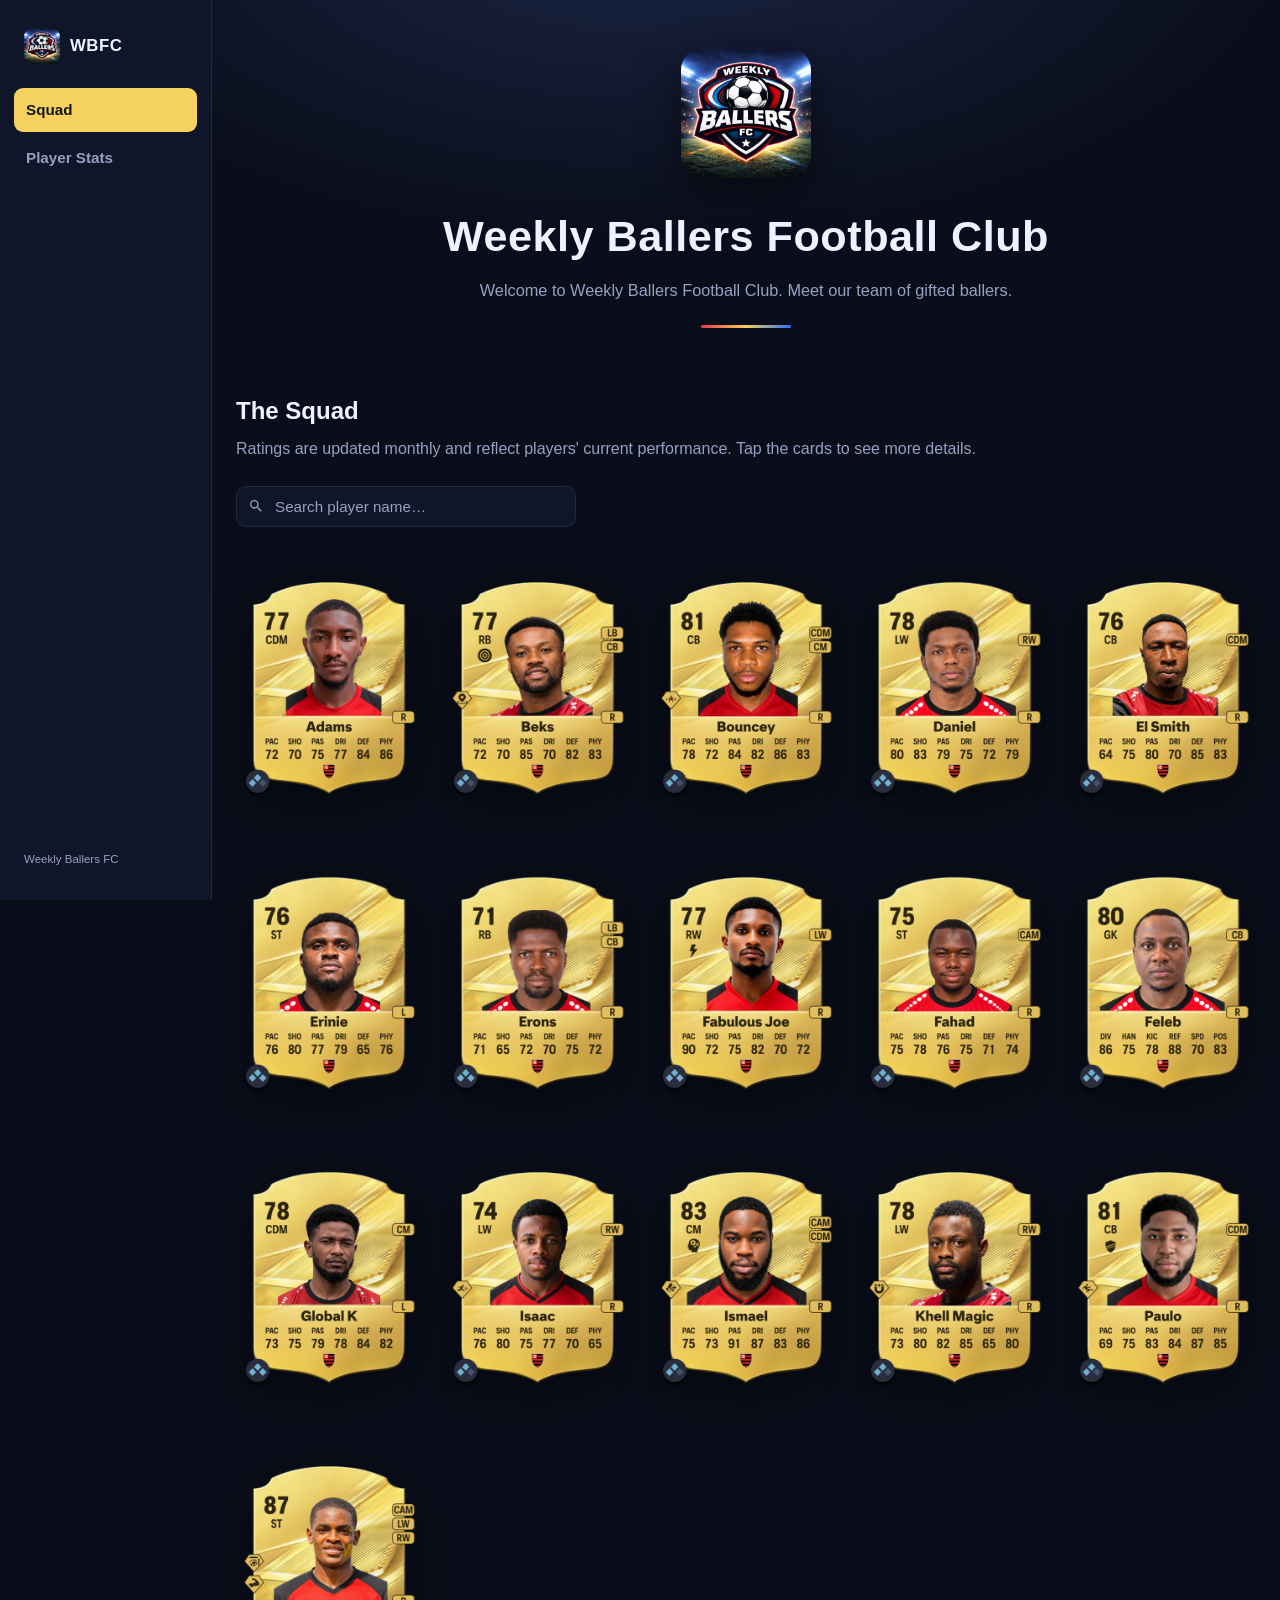
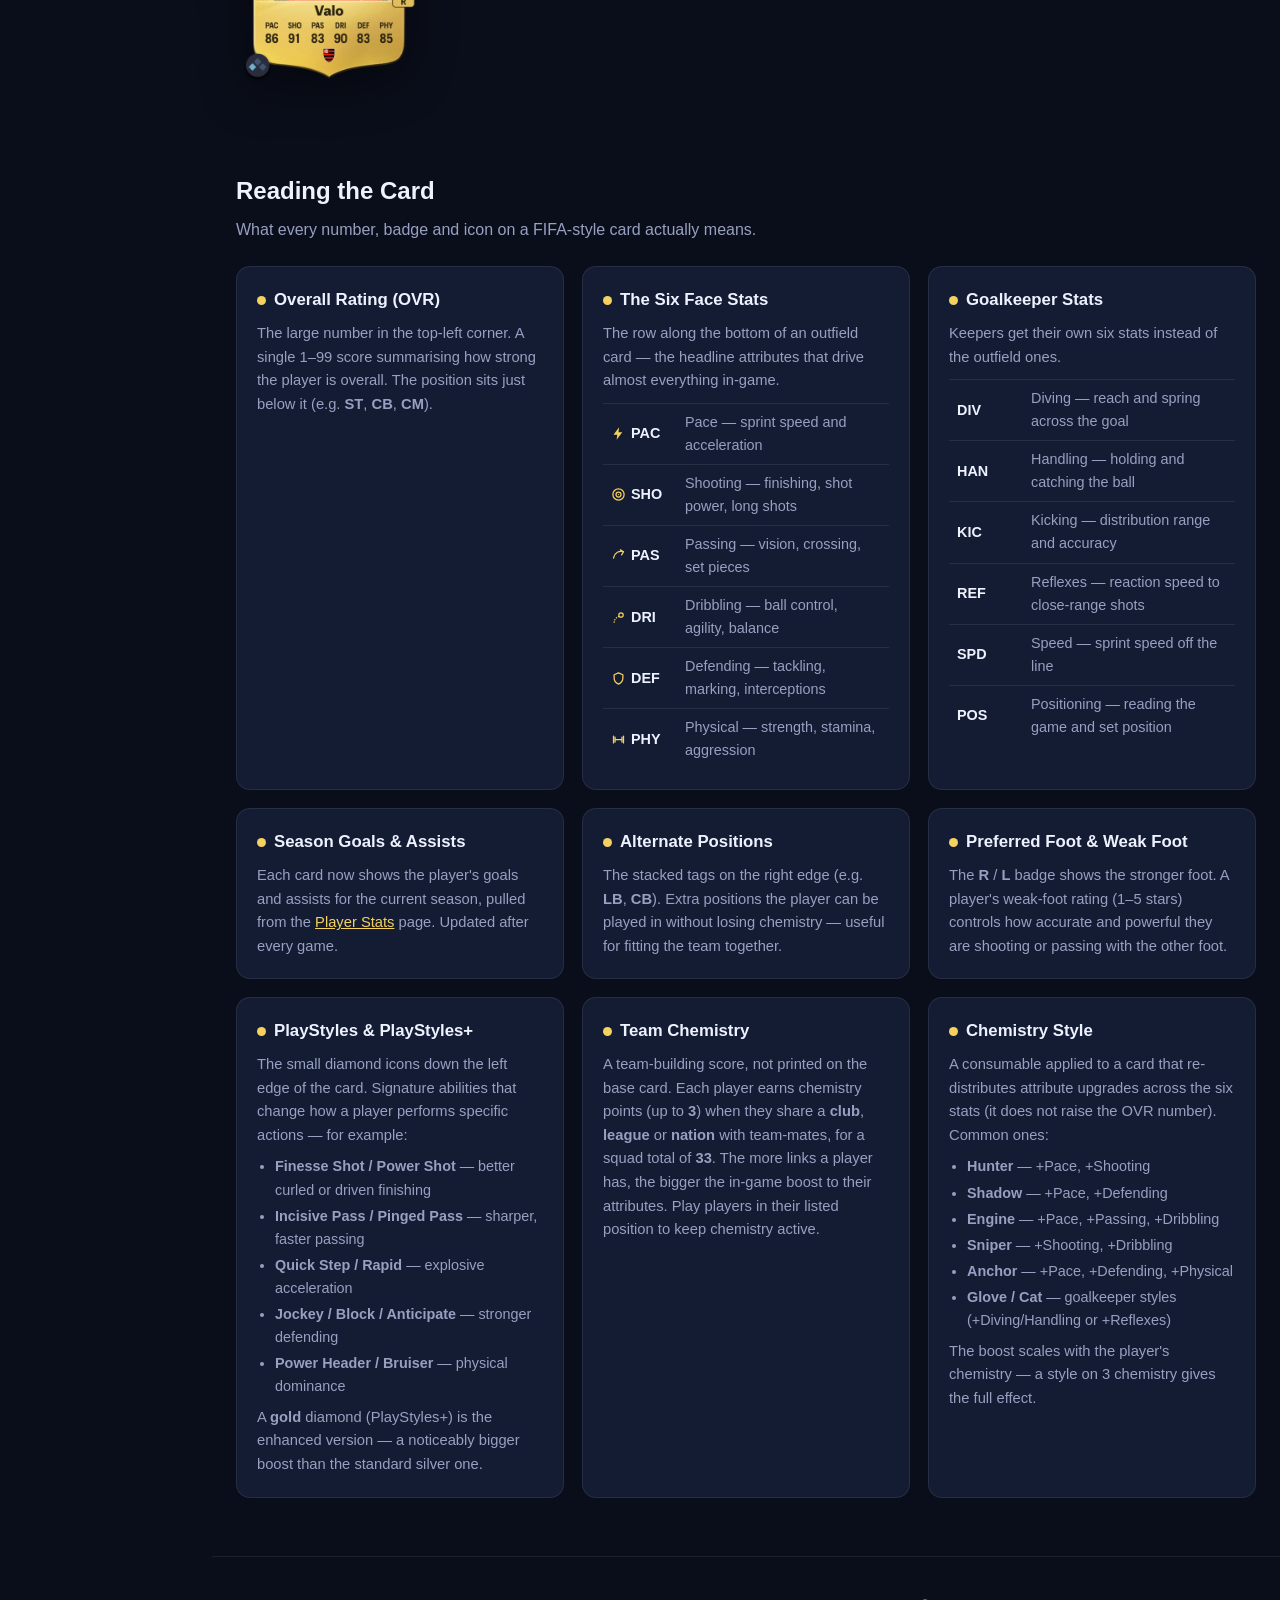
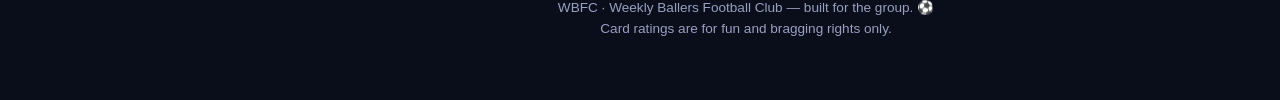
==== commit 7b2b9565: "Add Global K (78 CDM) to the squad" ====
--- a/index.html
+++ b/index.html
@@ -253,6 +253,11 @@
     blurb: "A tidy, well-rounded forward — no obvious weakness, and comfortable dropping into the number ten role.",
     about: "A smart striker who links play and finishes his chances. Equally happy leading the line or playing just behind it as a CAM, and never gives the ball away cheaply.",
     chem: "Hunter or Sniper to sharpen the finishing." },
+  { name: "Global K", file: "Global-K.png", ovr: 78, pos: "CDM", alt: ["CM"], foot: "Left", trend: "up", delta: 1,
+    pac:73, sho:75, pas:79, dri:78, def:84, phy:82,
+    blurb: "A dominant holding midfielder. 84 defending and 82 physical — screens the back four and keeps the ball moving.",
+    about: "A left-footed anchor in midfield who breaks up play and starts attacks. Strong in the tackle, tidy in possession, and comfortable stepping forward into a box-to-box role.",
+    chem: "Anchor or Shadow to add the pace and lock down the middle." },
   { name: "Isaac", file: "Isaac.png", ovr: 74, pos: "LW", alt: ["RW"], foot: "Right", trend: "up", delta: 1,
     pac:76, sho:80, pas:75, dri:77, def:70, phy:65,
     blurb: "A direct wide forward with a shot on him — 80 shooting and a willingness to attack the back post.",
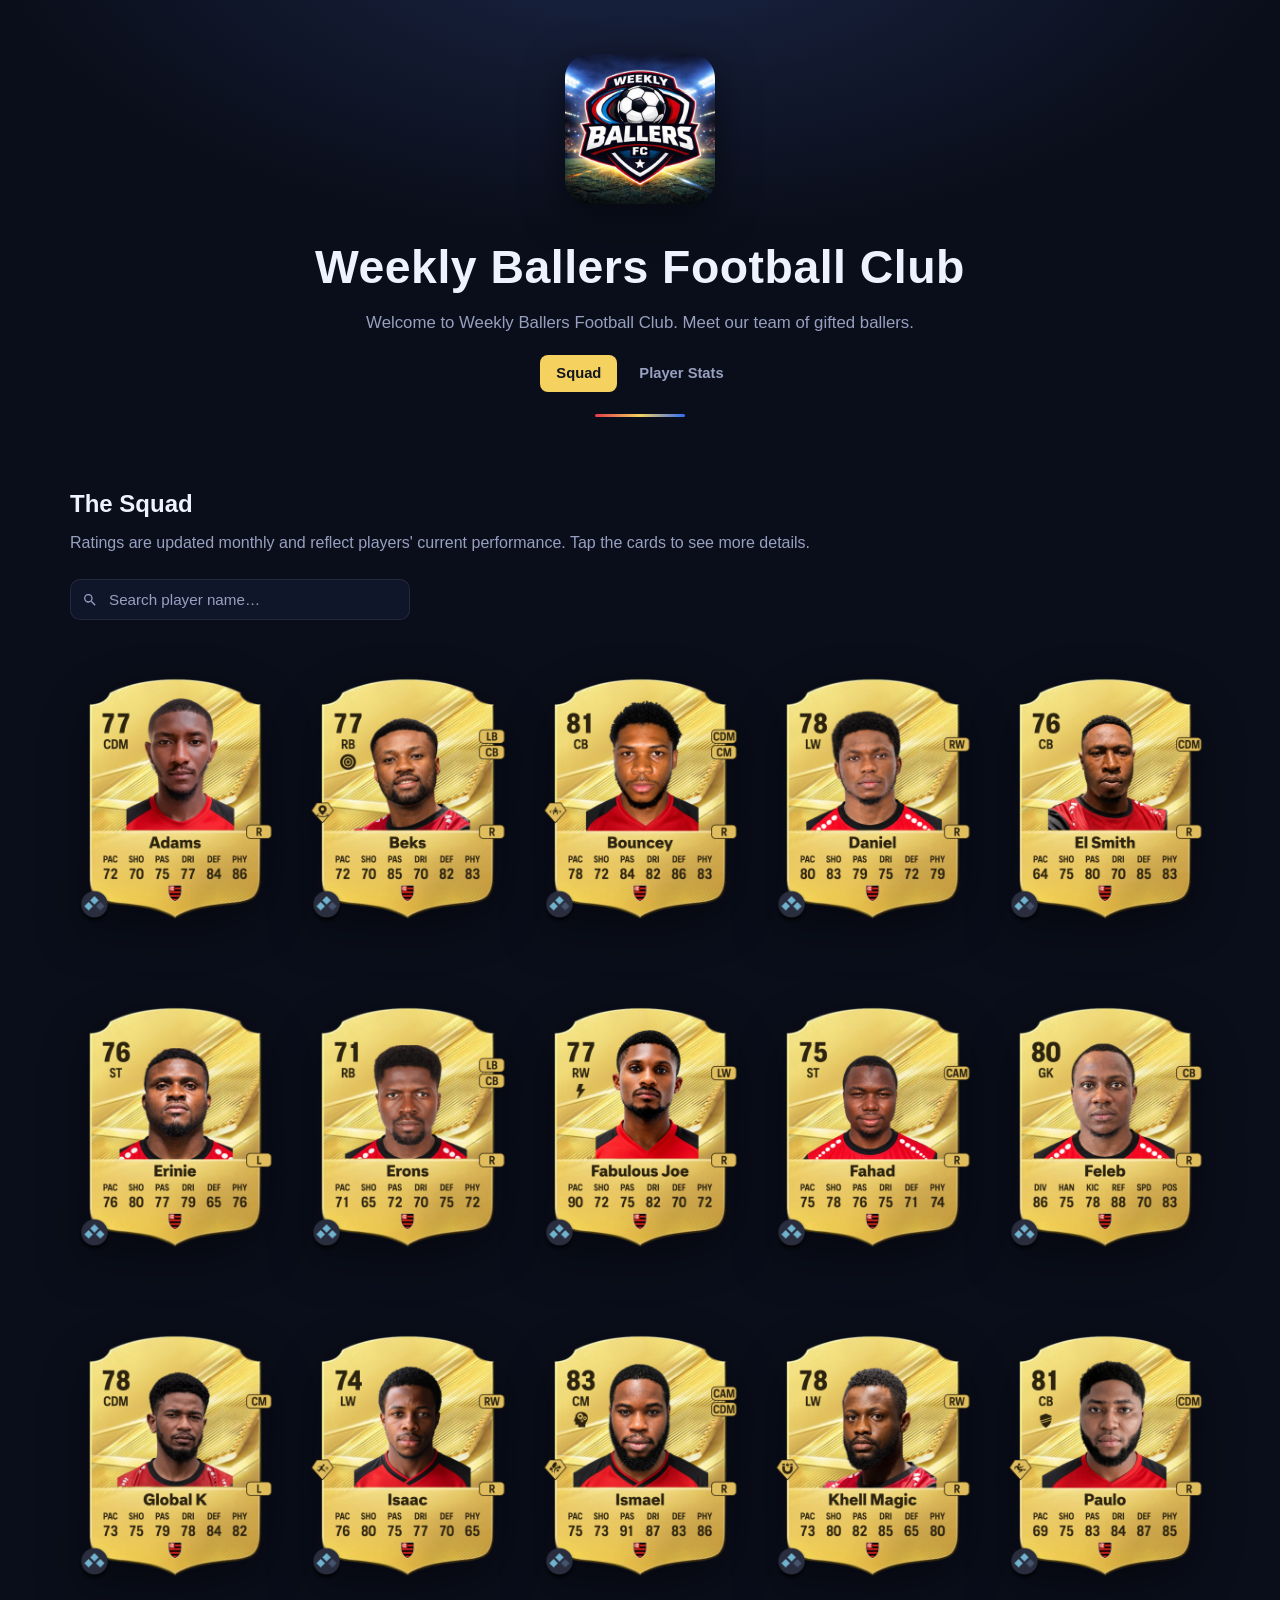
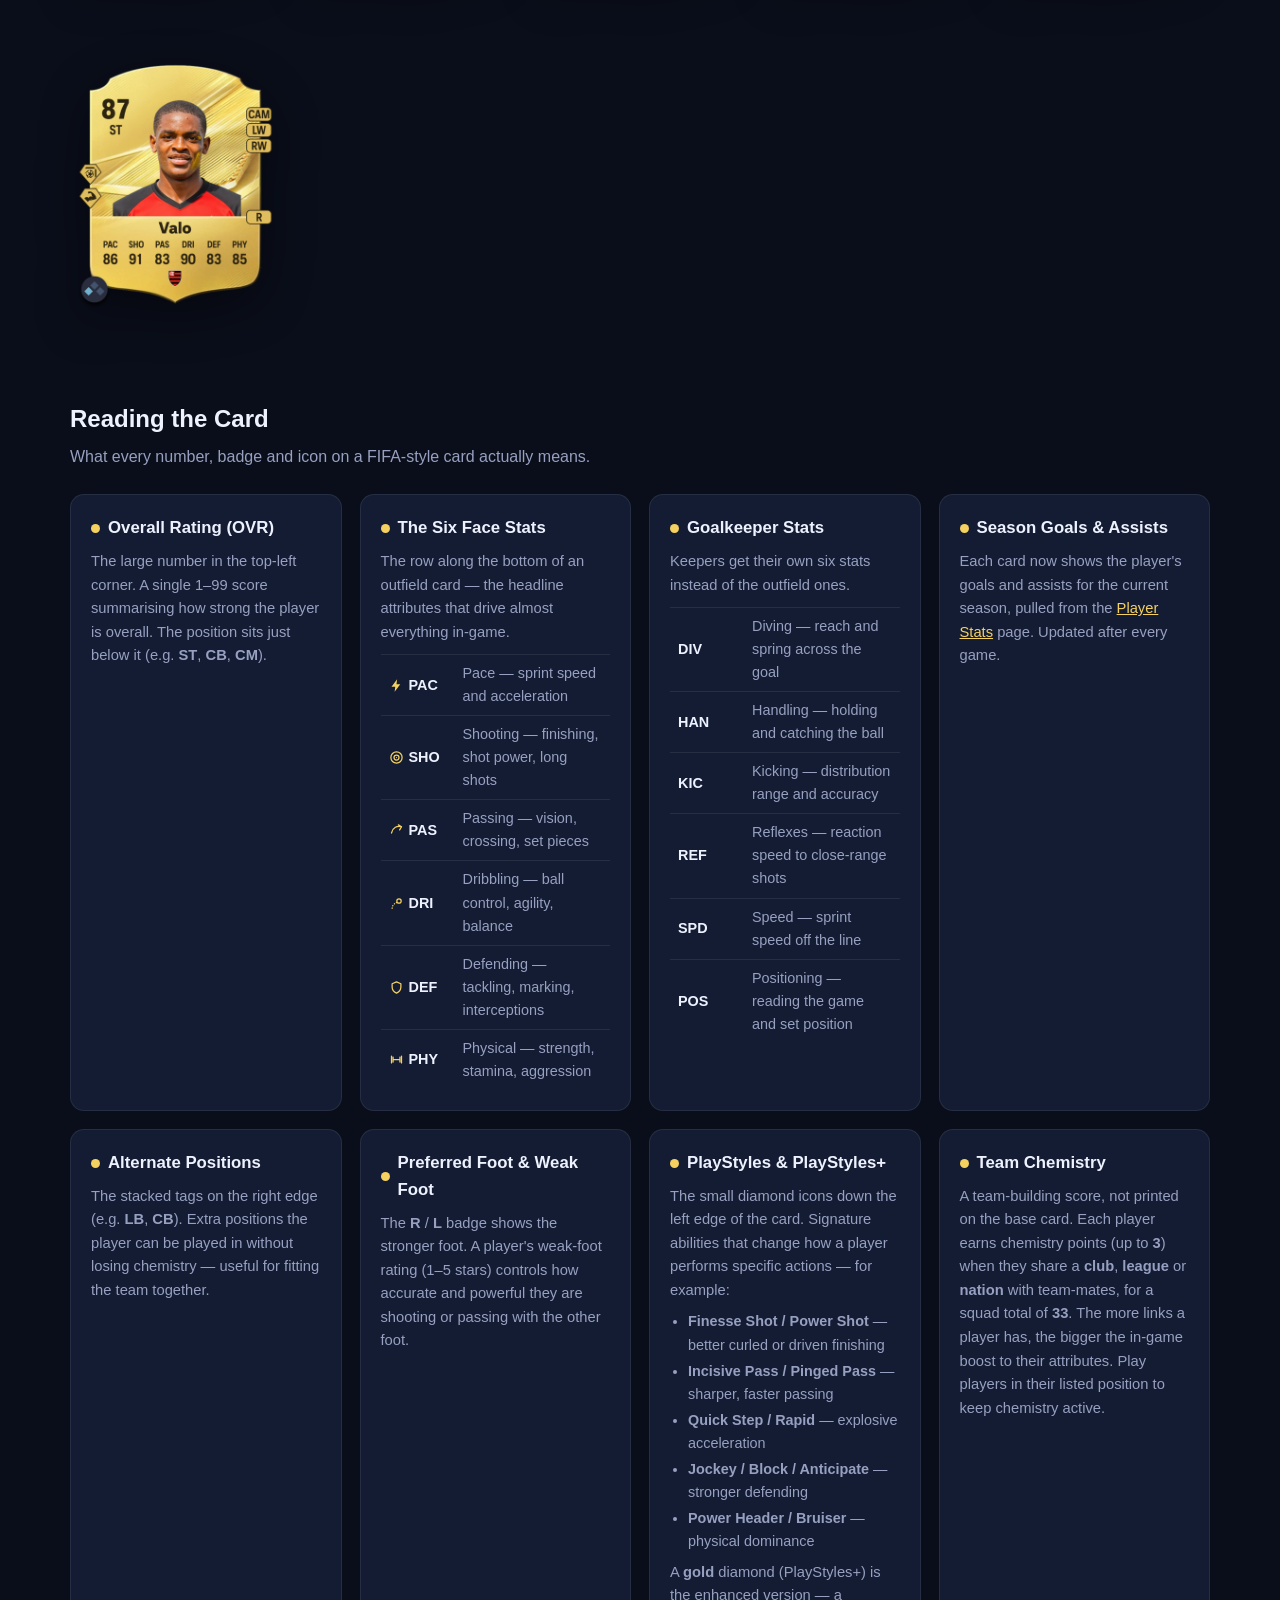
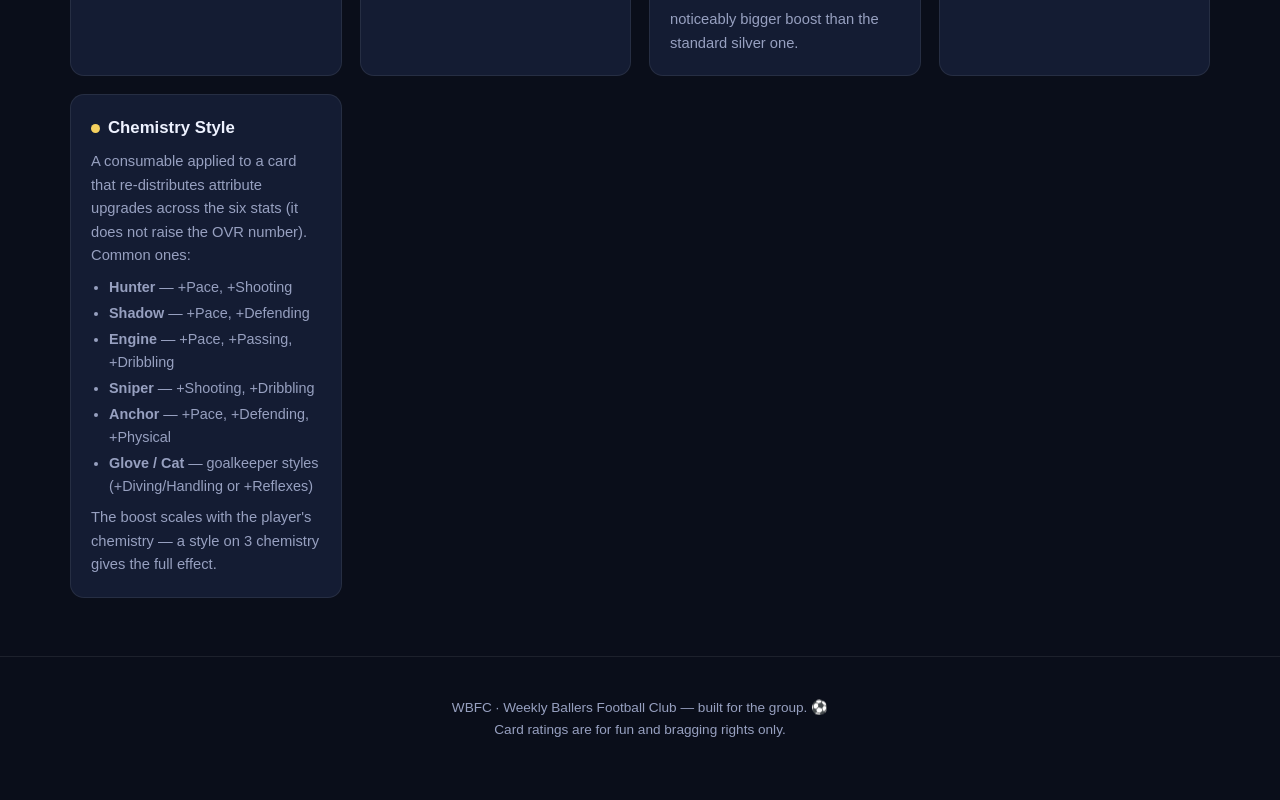
==== commit 3ad6f938: "Revert to top navigation; add api/attendees serverless function (Sport Paddy roster)" ====
--- a/index.html
+++ b/index.html
@@ -12,23 +12,14 @@
 </head>
 <body>
 
-<button class="menu-btn" id="menuBtn" aria-label="Open navigation" aria-expanded="false">☰</button>
-<aside class="sidebar" id="sidebar">
-  <a class="brand" href="index.html"><img src="logo.jpg" alt="" /><span>WBFC</span></a>
-  <nav class="sidebar-nav">
-    <a href="index.html" class="active">Squad</a>
-    <a href="stats.html">Player Stats</a>
-  </nav>
-  <div class="side-foot">Weekly Ballers FC</div>
-</aside>
-<div class="sidebar-scrim" id="scrim"></div>
-
-<div class="content">
-
 <header>
   <img class="logo" src="logo.jpg" alt="WBFC logo" />
   <h1>Weekly Ballers Football Club</h1>
   <p class="tag">Welcome to Weekly Ballers Football Club. Meet our team of gifted ballers.</p>
+  <nav class="nav">
+    <a href="index.html" class="active">Squad</a>
+    <a href="stats.html">Player Stats</a>
+  </nav>
   <div class="divider"></div>
 </header>
 
@@ -166,9 +157,6 @@
   Card ratings are for fun and bragging rights only.
 </footer>
 
-</div><!-- /.content -->
-
-<script src="nav.js"></script>
 <script src="season-stats.js"></script>
 <script>
 // Custom-drawn attribute icons (original SVGs — not game assets).
@@ -345,7 +333,8 @@
   const t = seasonTotals(p.name, season);
   document.getElementById("m-season-title").textContent = `${season} Season`;
   document.getElementById("m-season").innerHTML =
-    `<div class="stat"><div class="k">GOALS</div><div class="v">${t.goals}</div></div>
+    `<div class="stat"><div class="k">APPS</div><div class="v">${t.apps}</div></div>
+     <div class="stat"><div class="k">GOALS</div><div class="v">${t.goals}</div></div>
      <div class="stat"><div class="k">ASSISTS</div><div class="v">${t.assists}</div></div>`;
 
   document.getElementById("m-alt").innerHTML = p.alt.length
--- a/style.css
+++ b/style.css
@@ -9,7 +9,6 @@
   --red: #e23b4a;
   --blue: #2f6df6;
   --green: #3fb950;
-  --sidebar-w: 212px;
 }
 * { box-sizing: border-box; margin: 0; padding: 0; }
 html { scroll-behavior: smooth; }
@@ -20,65 +19,39 @@
   line-height: 1.6;
   -webkit-font-smoothing: antialiased;
 }
-.wrap { max-width: 1120px; margin: 0 auto; padding: 0 24px; }
-
-/* ---- Sidebar navigation ---- */
-.sidebar {
-  position: fixed; top: 0; left: 0; bottom: 0; width: var(--sidebar-w);
-  background: var(--bg-2); border-right: 1px solid var(--line);
-  padding: 22px 14px; z-index: 60;
-  display: flex; flex-direction: column;
-  transition: transform 0.22s ease;
-}
-.sidebar .brand {
-  display: flex; align-items: center; gap: 10px; text-decoration: none;
-  color: var(--text); font-weight: 800; font-size: 1.05rem; letter-spacing: 0.5px;
-  padding: 6px 10px; margin-bottom: 18px;
-}
-.sidebar .brand img { width: 36px; height: 36px; border-radius: 9px; flex: none; }
-.sidebar-nav { display: flex; flex-direction: column; gap: 4px; }
-.sidebar-nav a {
-  color: var(--muted); text-decoration: none; font-weight: 600; font-size: 0.95rem;
-  padding: 10px 12px; border-radius: 9px;
-  transition: background 0.15s ease, color 0.15s ease;
-}
-.sidebar-nav a:hover { color: var(--text); background: rgba(255,255,255,0.04); }
-.sidebar-nav a.active { color: #12161f; background: var(--gold); }
-.sidebar .side-foot { margin-top: auto; color: var(--muted); font-size: 0.72rem; padding: 10px; }
-
-.content { margin-left: var(--sidebar-w); min-height: 100vh; }
-
-.menu-btn {
-  display: none;
-  position: fixed; top: 12px; left: 12px; z-index: 70;
-  width: 42px; height: 42px; border-radius: 10px;
-  background: var(--bg-2); border: 1px solid var(--line); color: var(--text);
-  font-size: 1.15rem; cursor: pointer;
-  align-items: center; justify-content: center;
-}
-.sidebar-scrim { display: none; position: fixed; inset: 0; background: rgba(0,0,0,0.55); z-index: 55; }
+.wrap { max-width: 1180px; margin: 0 auto; padding: 0 20px; }
 
 /* Header */
 header {
   text-align: center;
-  padding: 48px 20px 26px;
+  padding: 54px 20px 30px;
 }
 header img.logo {
-  width: 130px; height: 130px;
-  border-radius: 22px;
+  width: 150px; height: 150px;
+  border-radius: 24px;
   box-shadow: 0 12px 40px rgba(0,0,0,0.5);
 }
 header h1 {
-  font-size: clamp(1.7rem, 4vw, 2.7rem);
+  font-size: clamp(1.8rem, 4vw, 2.9rem);
   font-weight: 800;
   letter-spacing: 0.5px;
-  margin-top: 16px;
+  margin-top: 18px;
 }
 header p.tag {
   color: var(--muted);
-  font-size: 1.02rem;
+  font-size: 1.05rem;
   margin-top: 6px;
 }
+
+/* Nav */
+.nav { display: flex; gap: 6px; justify-content: center; flex-wrap: wrap; margin-top: 18px; }
+.nav a {
+  color: var(--muted); text-decoration: none; font-weight: 600;
+  font-size: 0.92rem; padding: 7px 16px; border-radius: 8px;
+  transition: background 0.15s ease, color 0.15s ease;
+}
+.nav a:hover { color: var(--text); background: var(--bg-2); }
+.nav a.active { color: #12161f; background: var(--gold); }
 .divider {
   height: 3px; width: 90px;
   margin: 22px auto 0;
@@ -202,8 +175,8 @@
 .stat .k svg { width: 13px; height: 13px; color: var(--gold); }
 .stat .v { font-size: 1.3rem; font-weight: 800; }
 
-/* Season goals/assists block in the card modal */
-.season-row { display: grid; grid-template-columns: repeat(2, 1fr); gap: 10px; margin-bottom: 20px; }
+/* Season appearances/goals/assists block in the card modal */
+.season-row { display: grid; grid-template-columns: repeat(3, 1fr); gap: 10px; margin-bottom: 20px; }
 .season-row .stat .v { color: var(--gold); }
 
 .kv { font-size: 0.9rem; margin-bottom: 8px; }
@@ -277,6 +250,7 @@
 .league-table tr:last-child td { border-bottom: 0; }
 .league-table tbody tr:hover td { background: rgba(255,255,255,0.02); }
 .league-table .rank { color: var(--muted); width: 46px; text-align: center; font-variant-numeric: tabular-nums; }
+.league-table .medal { font-size: 1.1rem; line-height: 1; }
 .league-table .player { font-weight: 700; }
 .league-table th.num, .league-table td.num { text-align: right; width: 90px; font-variant-numeric: tabular-nums; }
 .league-table td.big { font-weight: 800; color: var(--gold); font-size: 1.1rem; }
@@ -304,6 +278,12 @@
 }
 .match .col .row .n { color: var(--gold); font-weight: 800; font-variant-numeric: tabular-nums; }
 .match .col .none { color: var(--muted); font-size: 0.9rem; }
+.match .roster { padding: 14px 18px; border-top: 1px solid var(--line); }
+.match .roster h5 {
+  color: var(--muted); font-size: 0.68rem; letter-spacing: 1.5px; text-transform: uppercase;
+  font-weight: 700; margin-bottom: 8px;
+}
+.match .roster span { color: var(--muted); font-size: 0.9rem; line-height: 1.7; }
 
 footer {
   text-align: center;
@@ -314,15 +294,6 @@
   margin-top: 20px;
 }
 
-@media (max-width: 900px) {
-  .content { margin-left: 0; }
-  .menu-btn { display: flex; }
-  .sidebar { transform: translateX(-100%); box-shadow: 0 0 44px rgba(0,0,0,0.55); width: 250px; padding-top: 66px; }
-  .sidebar.open { transform: translateX(0); }
-  .sidebar-scrim.show { display: block; }
-  header { padding-top: 64px; }
-}
-
 @media (max-width: 720px) {
   .modal-inner { grid-template-columns: 1fr; }
   .modal-inner .card-side { border-right: 0; border-bottom: 1px solid var(--line); max-width: 260px; margin: 0 auto; }
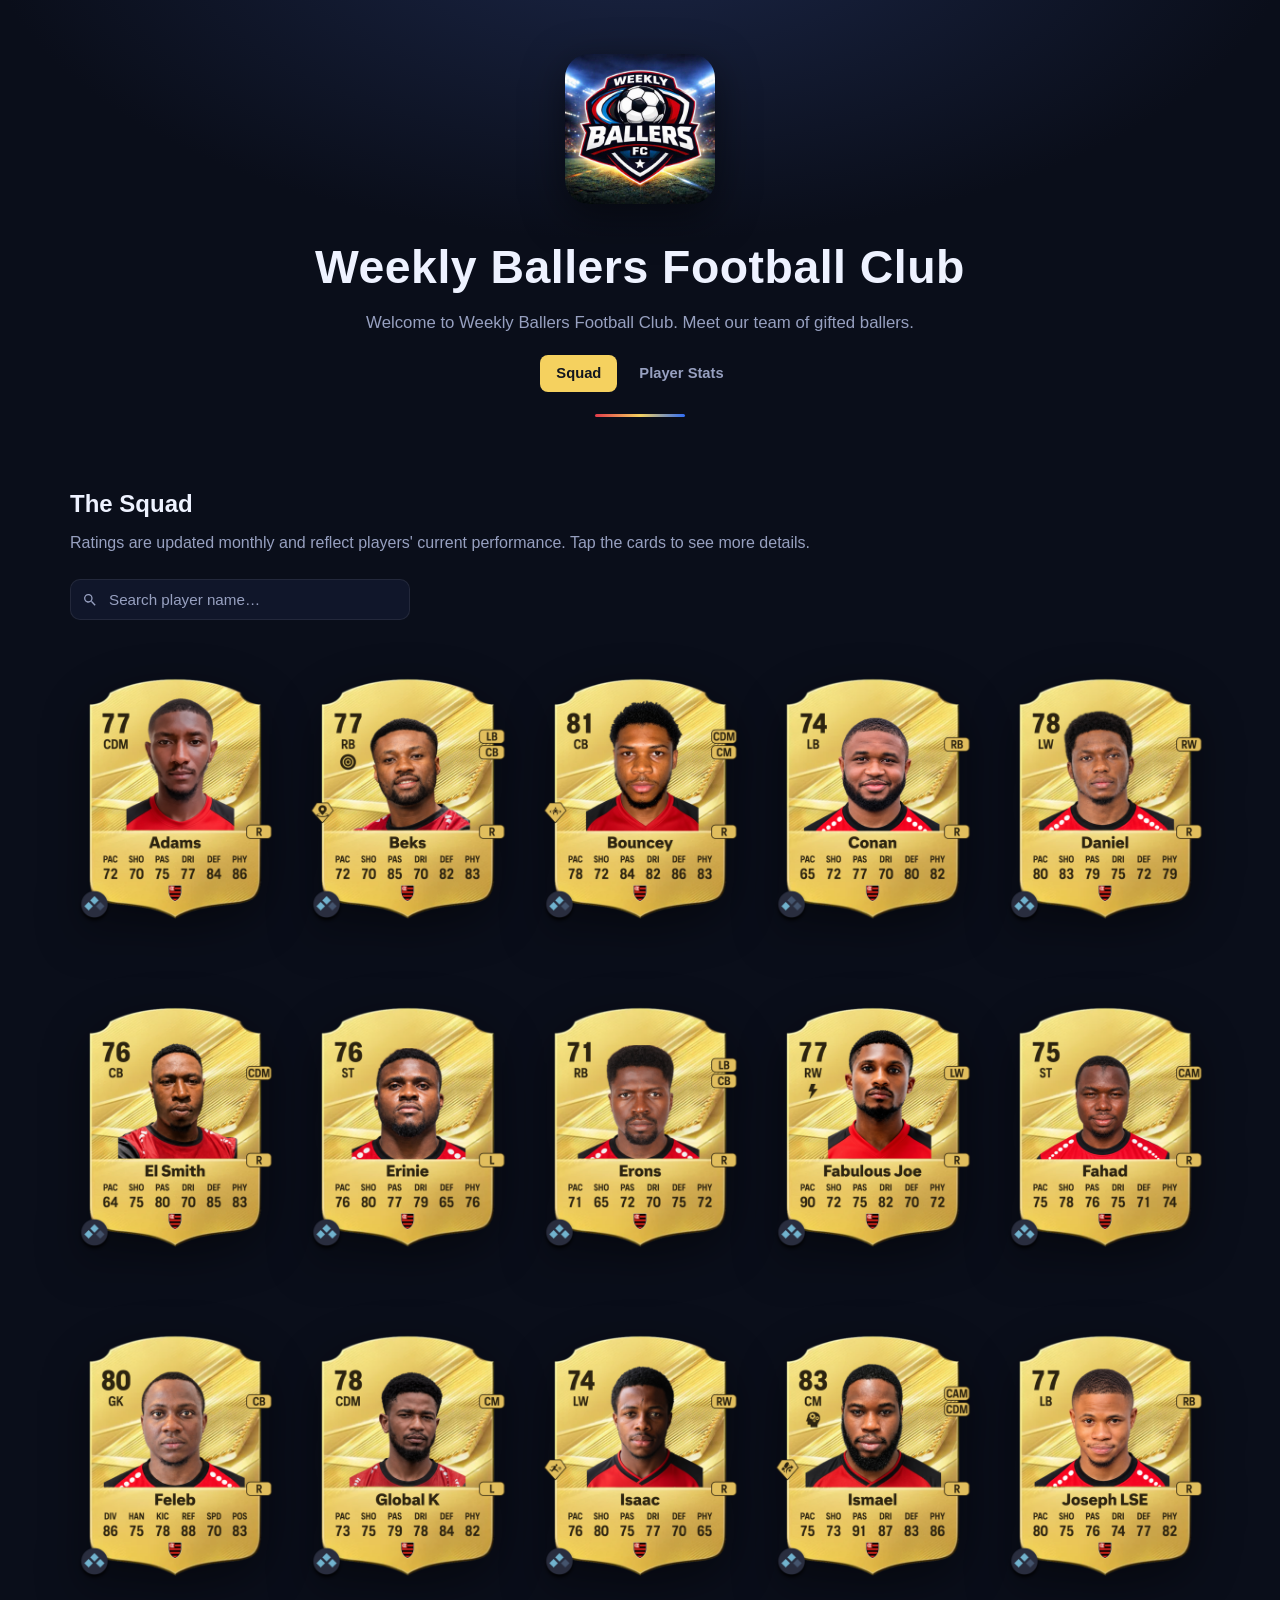
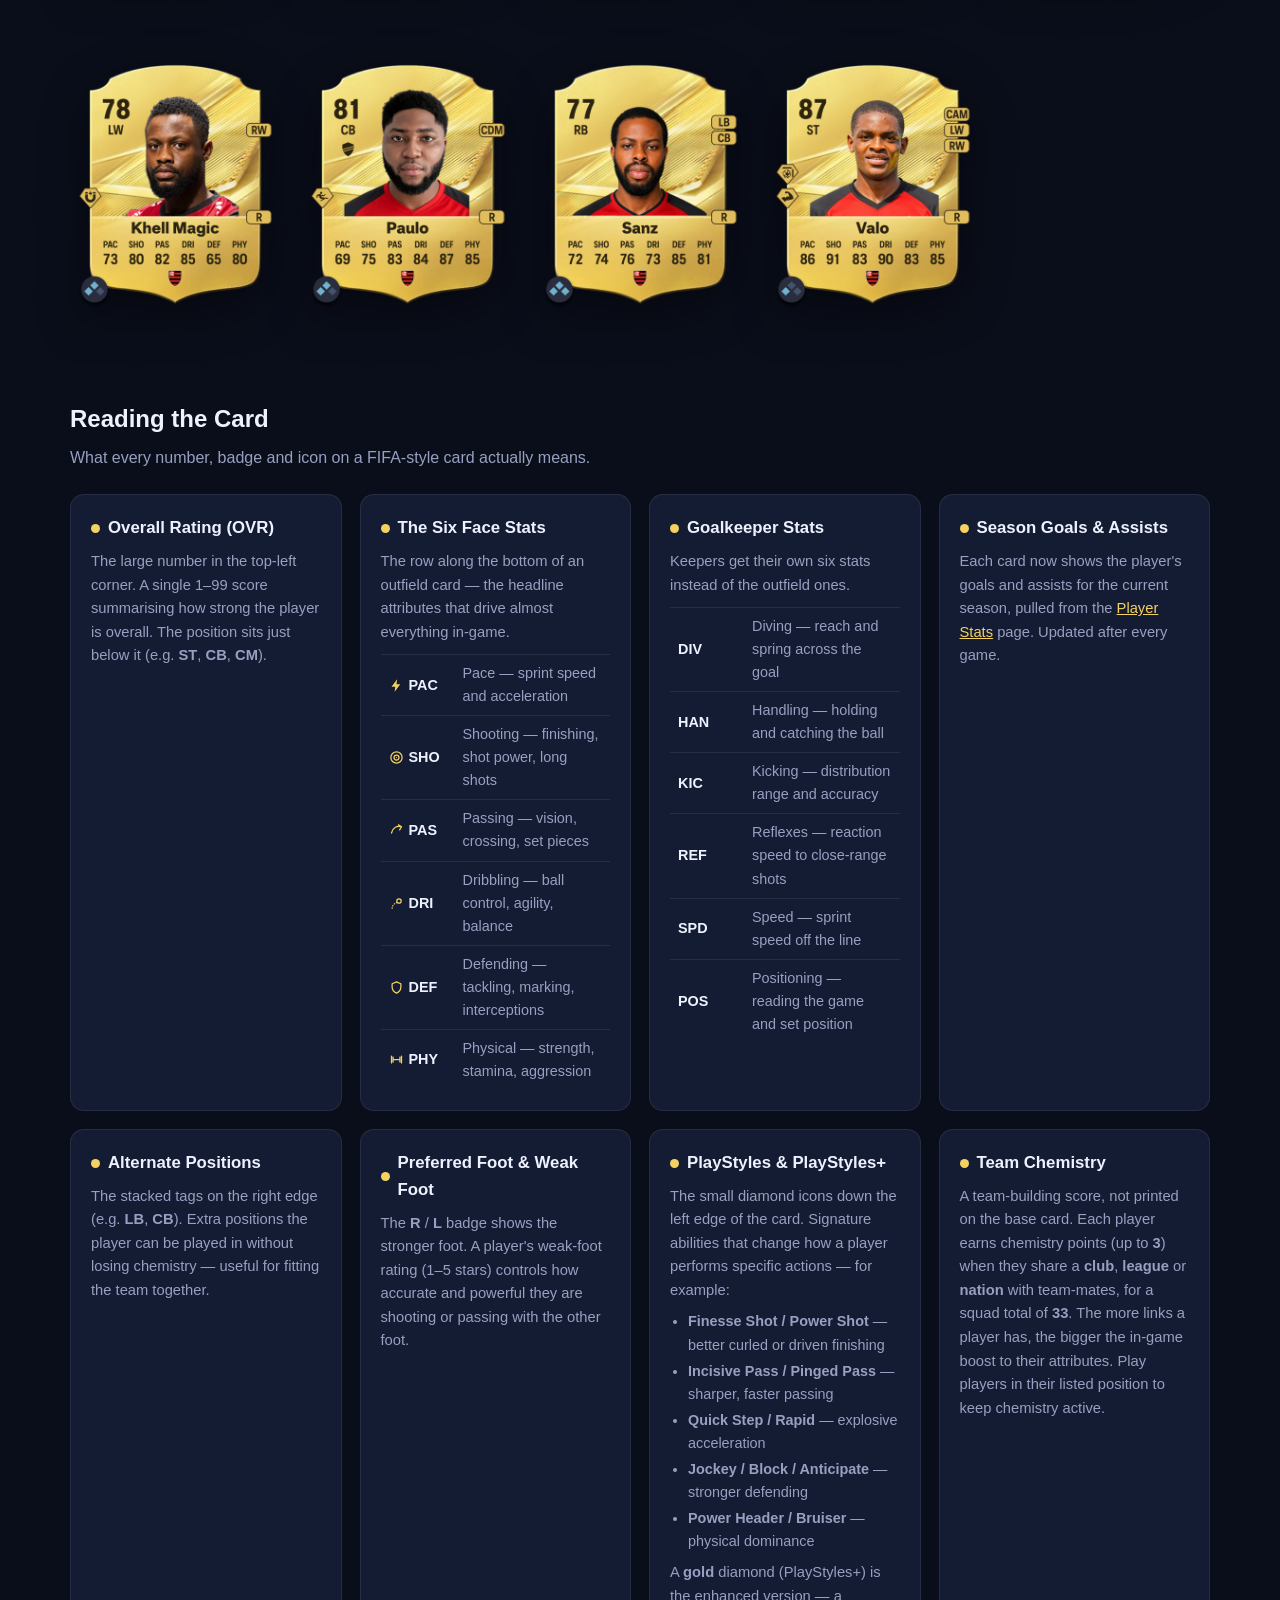
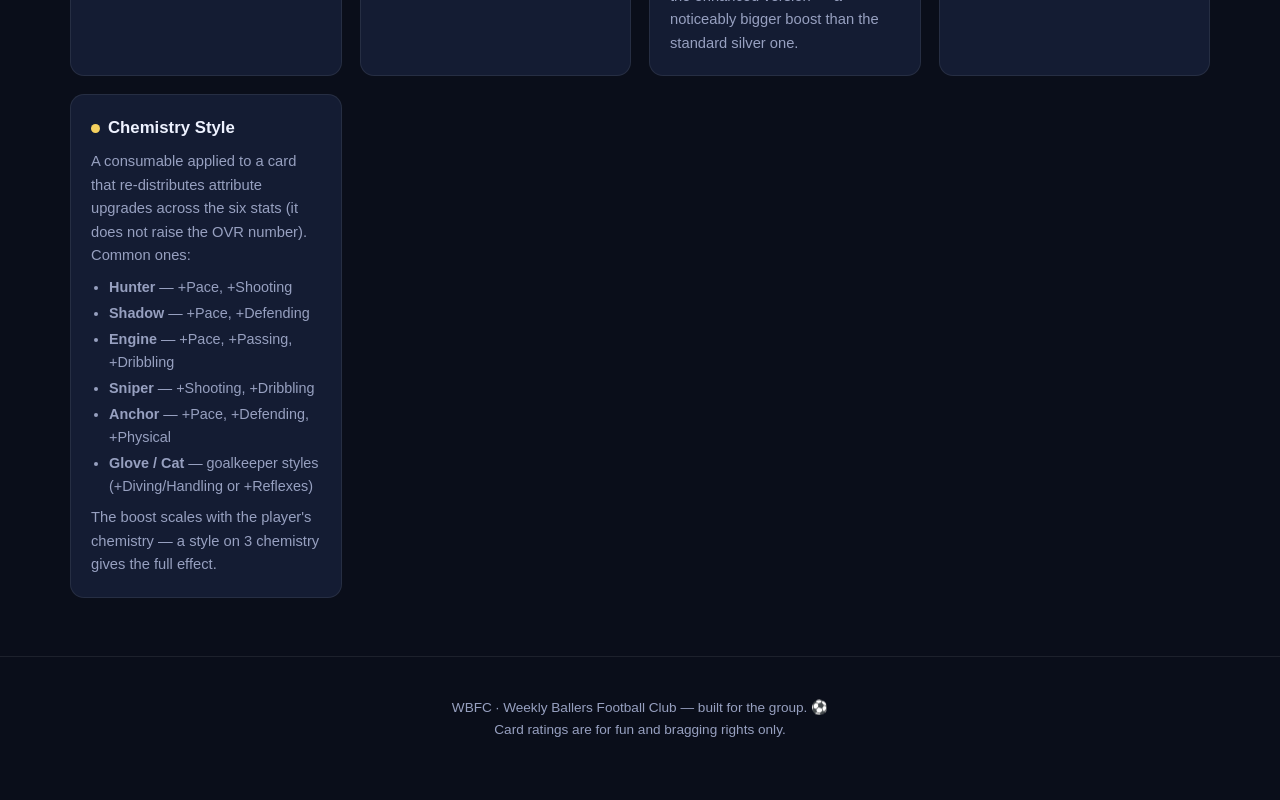
==== commit 736a4493: "Clean sheets: Most Clean Sheets table on stats page, CS column in record tool, CS tile on cards, CS " ====
--- a/index.html
+++ b/index.html
@@ -17,8 +17,8 @@
   <h1>Weekly Ballers Football Club</h1>
   <p class="tag">Welcome to Weekly Ballers Football Club. Meet our team of gifted ballers.</p>
   <nav class="nav">
-    <a href="index.html" class="active">Squad</a>
-    <a href="stats.html">Player Stats</a>
+    <a href="/" class="active">Squad</a>
+    <a href="/stats">Player Stats</a>
   </nav>
   <div class="divider"></div>
 </header>
@@ -80,7 +80,7 @@
 
       <div class="explain">
         <h4><span class="dot"></span>Season Goals &amp; Assists</h4>
-        <p>Each card now shows the player's goals and assists for the current season, pulled from the <a href="stats.html" style="color:var(--gold)">Player Stats</a> page. Updated after every game.</p>
+        <p>Each card now shows the player's goals and assists for the current season, pulled from the <a href="/stats" style="color:var(--gold)">Player Stats</a> page. Updated after every game.</p>
       </div>
 
       <div class="explain">
@@ -157,6 +157,7 @@
   Card ratings are for fun and bragging rights only.
 </footer>
 
+<script src="squad.js"></script>
 <script src="season-stats.js"></script>
 <script>
 // Custom-drawn attribute icons (original SVGs — not game assets).
@@ -190,90 +191,7 @@
   return `<span class="trend ${t}" title="${TREND_LABEL[t]}" role="img" aria-label="${TREND_LABEL[t]}">${TREND_SVG[t]}${delta}</span>`;
 }
 
-const players = [
-  { name: "Valo", file: "Valo.png", ovr: 87, pos: "ST", alt: ["CAM","LW","RW"], foot: "Right", trend: "up", delta: 1,
-    pac:86, sho:91, pas:83, dri:90, def:83, phy:85,
-    blurb: "The talisman. Elite finishing and dribbling with the pace to run in behind — the first name on the teamsheet.",
-    about: "Arguably our best footballer and a genuine game-decider — Valo can win a match on his own. He can play up front, in midfield or out wide, and his shooting and dribbling are top-drawer.",
-    chem: "Best with Hunter or Sniper to push that shooting past 95." },
-  { name: "Ismael", file: "Ismael.png", ovr: 83, pos: "CM", alt: ["CAM","CDM"], foot: "Right", trend: "up", delta: 1,
-    pac:75, sho:73, pas:91, dri:87, def:83, phy:86,
-    blurb: "The engine room. Dictates tempo with 91 passing and glides past pressure — box-to-box with real physicality.",
-    about: "A maestro in midfield. A very smart player who reads and understands the game brilliantly, and an excellent passer of the ball.",
-    chem: "Engine or Maestro to round out the pace and keep the passing elite." },
-  { name: "Bouncey", file: "Bouncey.png", ovr: 81, pos: "CB", alt: ["CDM","CM"], foot: "Right", trend: "up", delta: 1,
-    pac:78, sho:72, pas:84, dri:82, def:86, phy:83,
-    blurb: "A ball-playing centre-half. Comfortable stepping into midfield, quick across the ground and clean on the ball.",
-    about: "A hugely versatile footballer who's superb with the ball at his feet. A rock in defence who can equally step into midfield and control the tempo of a game — an all-round committed, physical operator.",
-    chem: "Shadow for a lockdown defender, or Backbone to keep the passing." },
-  { name: "Paulo", file: "Paulo.png", ovr: 81, pos: "CB", alt: ["CDM"], foot: "Right", trend: "up", delta: 1,
-    pac:69, sho:75, pas:83, dri:84, def:87, phy:85,
-    blurb: "The wall. 87 defending and 85 physical — wins everything in the air and in the tackle. The leader at the back.",
-    about: "One of our most rugged centre backs, and outstanding with the ball at his feet. Reads the game well and can pick out pinpoint 20-yard passes.",
-    chem: "Anchor or Shadow to fix the pace and make him untouchable 1v1." },
-  { name: "Khell Magic", file: "Khell-Magic.png", ovr: 78, pos: "LW", alt: ["RW"], foot: "Right", trend: "up", delta: 1,
-    pac:73, sho:80, pas:82, dri:85, def:65, phy:80,
-    blurb: "The creator out wide. 85 dribbling and 82 passing — cuts inside on either flank and picks the final ball.",
-    about: "A silky, modern-day winger. He may not have blistering pace, but his close control, his knack for creating space to shoot, and his ability to take players on and beat them set him apart as one of WBFC's elite wingers.",
-    chem: "Engine or Hawk to lift the pace and add a goal threat." },
-  { name: "Adams", file: "Adams.png", ovr: 77, pos: "CDM", alt: [], foot: "Right", trend: "up", delta: 1,
-    pac:72, sho:70, pas:75, dri:77, def:84, phy:86,
-    blurb: "The screen in front of the back four. 86 physical, 84 defending — breaks play up and keeps it simple.",
-    about: "A relentlessly physical presence and a workaholic in midfield — nothing gets past him without his say-so.",
-    chem: "Anchor or Shadow — protect the defence and add the missing pace." },
-  { name: "Beks", file: "Beks.png", ovr: 77, pos: "RB", alt: ["LB","CB"], foot: "Right", trend: "up", delta: 1,
-    pac:72, sho:70, pas:85, dri:70, def:82, phy:83,
-    blurb: "An overlapping full-back with 85 passing. Solid defensively and can play either side or tuck in at centre-back.",
-    about: "One of the mainstays. Beyond his committed defending, he's an excellent passer who can hit pinpoint long-range balls. A right back by trade who can also fill in at left back or centre back.",
-    chem: "Shadow for the pure defender, or Engine to weaponise the crossing." },
-  { name: "Fabulous Joe", file: "Fabulous-Joe.png", ovr: 77, pos: "RW", alt: ["LW"], foot: "Right", trend: "up", delta: 1,
-    pac:90, sho:72, pas:75, dri:82, def:70, phy:72,
-    blurb: "Raw speed. 90 pace off either wing — get him in behind and let him run at defenders all game.",
-    about: "The flash of the team. A lightning-quick winger comfortable on either flank, brilliant at dribbling and beating players for pace — and a genuine team player with it.",
-    chem: "Hunter or Hawk to turn the pace into end product." },
-  { name: "Daniel", file: "Daniel.png", ovr: 78, pos: "LW", alt: ["RW"], foot: "Right", trend: "up", delta: 1,
-    pac:80, sho:83, pas:79, dri:75, def:72, phy:79,
-    blurb: "A quick, direct winger with a real goal threat — 83 shooting and 80 pace off either flank.",
-    about: "A pacey wide forward comfortable on the left or the right. Gets his shots away early, runs the channels all game, and brings genuine end product from wide areas.",
-    chem: "Hunter or Hawk to turn the pace and shooting into goals." },
-  { name: "Fahad", file: "Fahad.png", ovr: 75, pos: "ST", alt: ["CAM"], foot: "Right", trend: "up", delta: 1,
-    pac:75, sho:78, pas:76, dri:75, def:71, phy:74,
-    blurb: "A tidy, well-rounded forward — no obvious weakness, and comfortable dropping into the number ten role.",
-    about: "A smart striker who links play and finishes his chances. Equally happy leading the line or playing just behind it as a CAM, and never gives the ball away cheaply.",
-    chem: "Hunter or Sniper to sharpen the finishing." },
-  { name: "Global K", file: "Global-K.png", ovr: 78, pos: "CDM", alt: ["CM"], foot: "Left", trend: "up", delta: 1,
-    pac:73, sho:75, pas:79, dri:78, def:84, phy:82,
-    blurb: "A dominant holding midfielder. 84 defending and 82 physical — screens the back four and keeps the ball moving.",
-    about: "A left-footed anchor in midfield who breaks up play and starts attacks. Strong in the tackle, tidy in possession, and comfortable stepping forward into a box-to-box role.",
-    chem: "Anchor or Shadow to add the pace and lock down the middle." },
-  { name: "Isaac", file: "Isaac.png", ovr: 74, pos: "LW", alt: ["RW"], foot: "Right", trend: "up", delta: 1,
-    pac:76, sho:80, pas:75, dri:77, def:70, phy:65,
-    blurb: "A direct wide forward with a shot on him — 80 shooting and a willingness to attack the back post.",
-    about: "A talented left winger who can also switch to the right. Dangerous in front of goal with well-placed shots, and very strong with his right foot.",
-    chem: "Hunter or Finisher to make the most of that shooting." },
-  { name: "Erinie", file: "Erinie.png", ovr: 76, pos: "ST", alt: [], foot: "Left", trend: "up", delta: 1,
-    pac:76, sho:80, pas:77, dri:79, def:65, phy:76,
-    blurb: "A left-footed number nine. 80 shooting, sharp movement in the box and strong enough to lead the line.",
-    about: "A natural finisher through the middle. Left-footed, lives on the shoulder of the last defender, and drops in to link play. Opened the 2026 season with a four-goal haul.",
-    chem: "Hunter or Finisher — lean straight into the finishing." },
-  { name: "Erons", file: "Erons.png", ovr: 71, pos: "RB", alt: ["LB","CB"], foot: "Right", trend: "up", delta: 1,
-    pac:71, sho:65, pas:72, dri:70, def:75, phy:72,
-    blurb: "A dependable, versatile defender — right back by trade who can cover the whole back line.",
-    about: "A reliable full-back who keeps things simple and positions himself well. Happy at right back, left back or centre back, and never shirks the defensive work.",
-    chem: "Shadow or Anchor to sharpen the defending and add a yard of pace." },
-  { name: "El Smith", file: "El-Smith.png", ovr: 76, pos: "CB", alt: ["CDM"], foot: "Right", trend: "up", delta: 1,
-    pac:64, sho:75, pas:80, dri:70, def:85, phy:83,
-    blurb: "Old-school centre-half. 85 defending and 83 physical — reads the game, wins his duels, distributes tidily.",
-    about: "A very tough centre back to play against. His defensive ability, awareness and physicality let him neutralise modern strikers. He might not be the quickest, but he leads and organises the backline superbly.",
-    chem: "Shadow or Anchor — the pace boost is essential here." },
-  { name: "Feleb", file: "Feleb.png", ovr: 80, pos: "GK", alt: ["CB"], foot: "Right", trend: "up", delta: 1,
-    gk: { div:86, han:75, kic:78, ref:88, spd:70, pos:83 },
-    blurb: "The last line. 88 reflexes and 86 diving — commands his box and pulls off the big saves.",
-    about: "A commanding goalkeeper with lightning reflexes and strong shot-stopping. Reads crosses well, distributes tidily, and at a push can even fill in at centre back.",
-    chem: "Glove or Cat to sharpen the reflexes and handling." },
-];
-
-players.sort((a, b) => a.name.localeCompare(b.name));
+const players = SQUAD.slice().sort((a, b) => a.name.localeCompare(b.name));
 
 // Rating-trend feature is parked — hide its explainer card until SHOW_TREND is on.
 if (!SHOW_TREND) document.getElementById("trend-explain")?.remove();
@@ -332,10 +250,14 @@
   const season = SEASON_STATS.currentSeason;
   const t = seasonTotals(p.name, season);
   document.getElementById("m-season-title").textContent = `${season} Season`;
-  document.getElementById("m-season").innerHTML =
-    `<div class="stat"><div class="k">APPS</div><div class="v">${t.apps}</div></div>
-     <div class="stat"><div class="k">GOALS</div><div class="v">${t.goals}</div></div>
-     <div class="stat"><div class="k">ASSISTS</div><div class="v">${t.assists}</div></div>`;
+  const seasonTiles = [
+    ["APPS", t.apps],
+    ["GOALS", t.goals],
+    ["ASSISTS", t.assists],
+  ];
+  if (t.cleanSheets > 0) seasonTiles.push(["CLEAN SHEETS", t.cleanSheets]);
+  document.getElementById("m-season").innerHTML = seasonTiles.map(([k, v]) =>
+    `<div class="stat"><div class="k">${k}</div><div class="v">${v}</div></div>`).join("");
 
   document.getElementById("m-alt").innerHTML = p.alt.length
     ? `<b>Alternate positions:</b> ${p.alt.join(", ")}`
--- a/style.css
+++ b/style.css
@@ -176,7 +176,8 @@
 .stat .v { font-size: 1.3rem; font-weight: 800; }
 
 /* Season appearances/goals/assists block in the card modal */
-.season-row { display: grid; grid-template-columns: repeat(3, 1fr); gap: 10px; margin-bottom: 20px; }
+.season-row { display: flex; flex-wrap: wrap; gap: 10px; margin-bottom: 20px; }
+.season-row .stat { flex: 1 1 22%; min-width: 72px; }
 .season-row .stat .v { color: var(--gold); }
 
 .kv { font-size: 0.9rem; margin-bottom: 8px; }
@@ -214,6 +215,7 @@
 
 /* ---- Player Stats page ---- */
 .stats-toolbar { display: flex; align-items: center; gap: 12px; margin-bottom: 10px; }
+.stats-toolbar label { color: var(--muted); font-size: 0.78rem; font-weight: 700; letter-spacing: 0.5px; text-transform: uppercase; }
 .stats-toolbar select {
   background: var(--bg-2); border: 1px solid var(--line); color: var(--text);
   border-radius: 9px; padding: 9px 34px 9px 14px; font-size: 1rem; font-weight: 800;
@@ -252,19 +254,34 @@
 .league-table .rank { color: var(--muted); width: 46px; text-align: center; font-variant-numeric: tabular-nums; }
 .league-table .medal { font-size: 1.1rem; line-height: 1; }
 .league-table .player { font-weight: 700; }
-.league-table th.num, .league-table td.num { text-align: right; width: 90px; font-variant-numeric: tabular-nums; }
+.league-table th.num, .league-table td.num { text-align: right; width: 72px; font-variant-numeric: tabular-nums; }
+.league-table td.num:not(.big) { color: var(--muted); }
 .league-table td.big { font-weight: 800; color: var(--gold); font-size: 1.1rem; }
 .league-table tr.leader td { background: rgba(245,209,95,0.07); }
+.table-card:not(.expanded) .league-table tr.extra { display: none; }
 .empty-note { color: var(--muted); padding: 20px 16px; font-size: 0.92rem; }
+.table-more { padding: 12px 16px; }
+.expand-btn {
+  background: none; border: 0; color: var(--gold); font-weight: 700;
+  font-size: 0.85rem; letter-spacing: 0.3px; cursor: pointer; padding: 4px 0;
+}
+.expand-btn:hover { text-decoration: underline; }
 
 /* Match log */
-.match { border: 1px solid var(--line); border-radius: 14px; padding: 0; margin-bottom: 16px; background: var(--panel); overflow: hidden; }
+.match { border: 1px solid var(--line); border-radius: 14px; padding: 0; margin-bottom: 12px; background: var(--panel); overflow: hidden; }
 .match .head {
-  display: flex; align-items: baseline; gap: 10px; flex-wrap: wrap;
-  padding: 14px 18px; border-bottom: 1px solid var(--line);
-}
+  display: flex; align-items: center; gap: 10px; flex-wrap: wrap;
+  width: 100%; padding: 14px 18px; border: 0; background: none;
+  color: var(--text); font: inherit; text-align: left; cursor: pointer;
+}
+.match .head:hover { background: rgba(255,255,255,0.02); }
+.match.open .head { border-bottom: 1px solid var(--line); }
 .match .md { font-weight: 800; font-size: 1rem; }
 .match .date { color: var(--muted); font-size: 0.85rem; }
+.match .head-meta { color: var(--muted); font-size: 0.82rem; margin-left: auto; }
+.match .chevron { color: var(--muted); font-size: 0.8rem; transition: transform 0.18s ease; }
+.match.open .chevron { transform: rotate(180deg); }
+.match:not(.open) .match-body { display: none; }
 .match .cols { display: grid; grid-template-columns: 1fr 1fr; }
 .match .col { padding: 14px 18px; }
 .match .col + .col { border-left: 1px solid var(--line); }
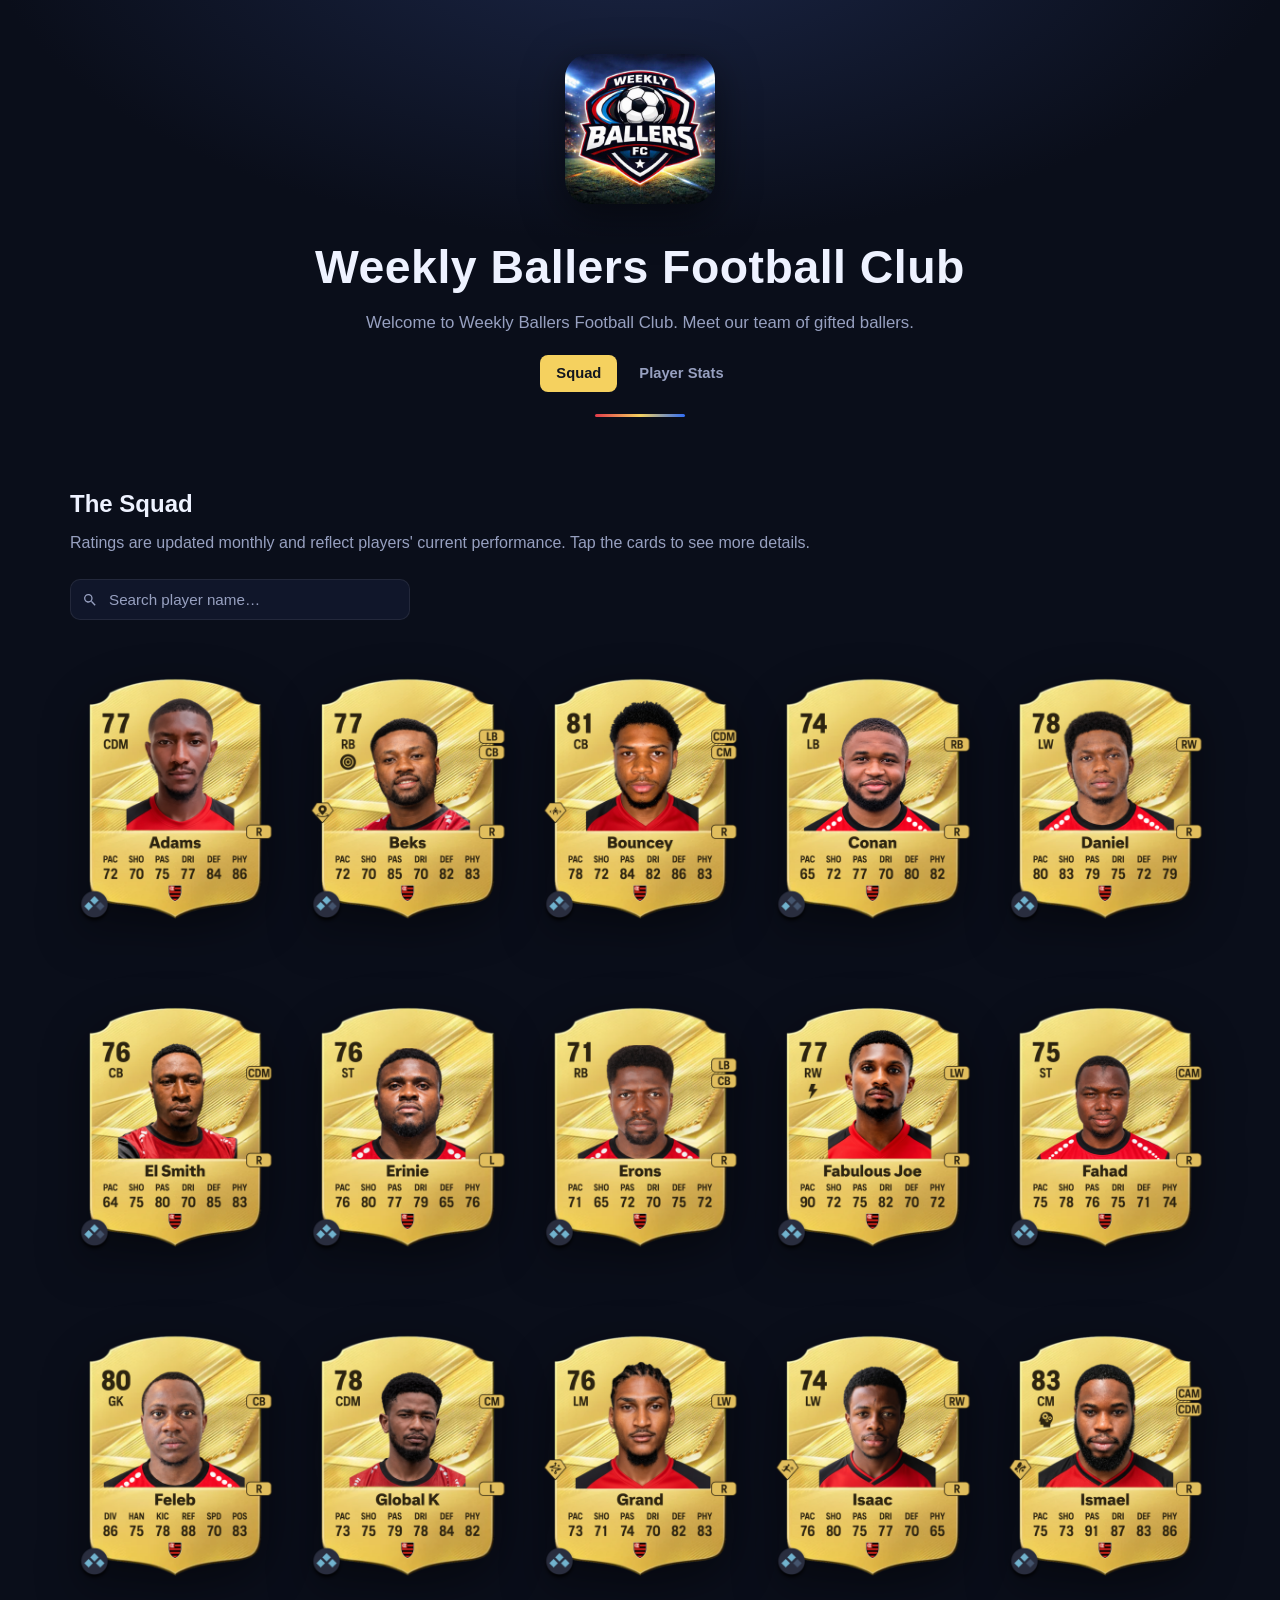
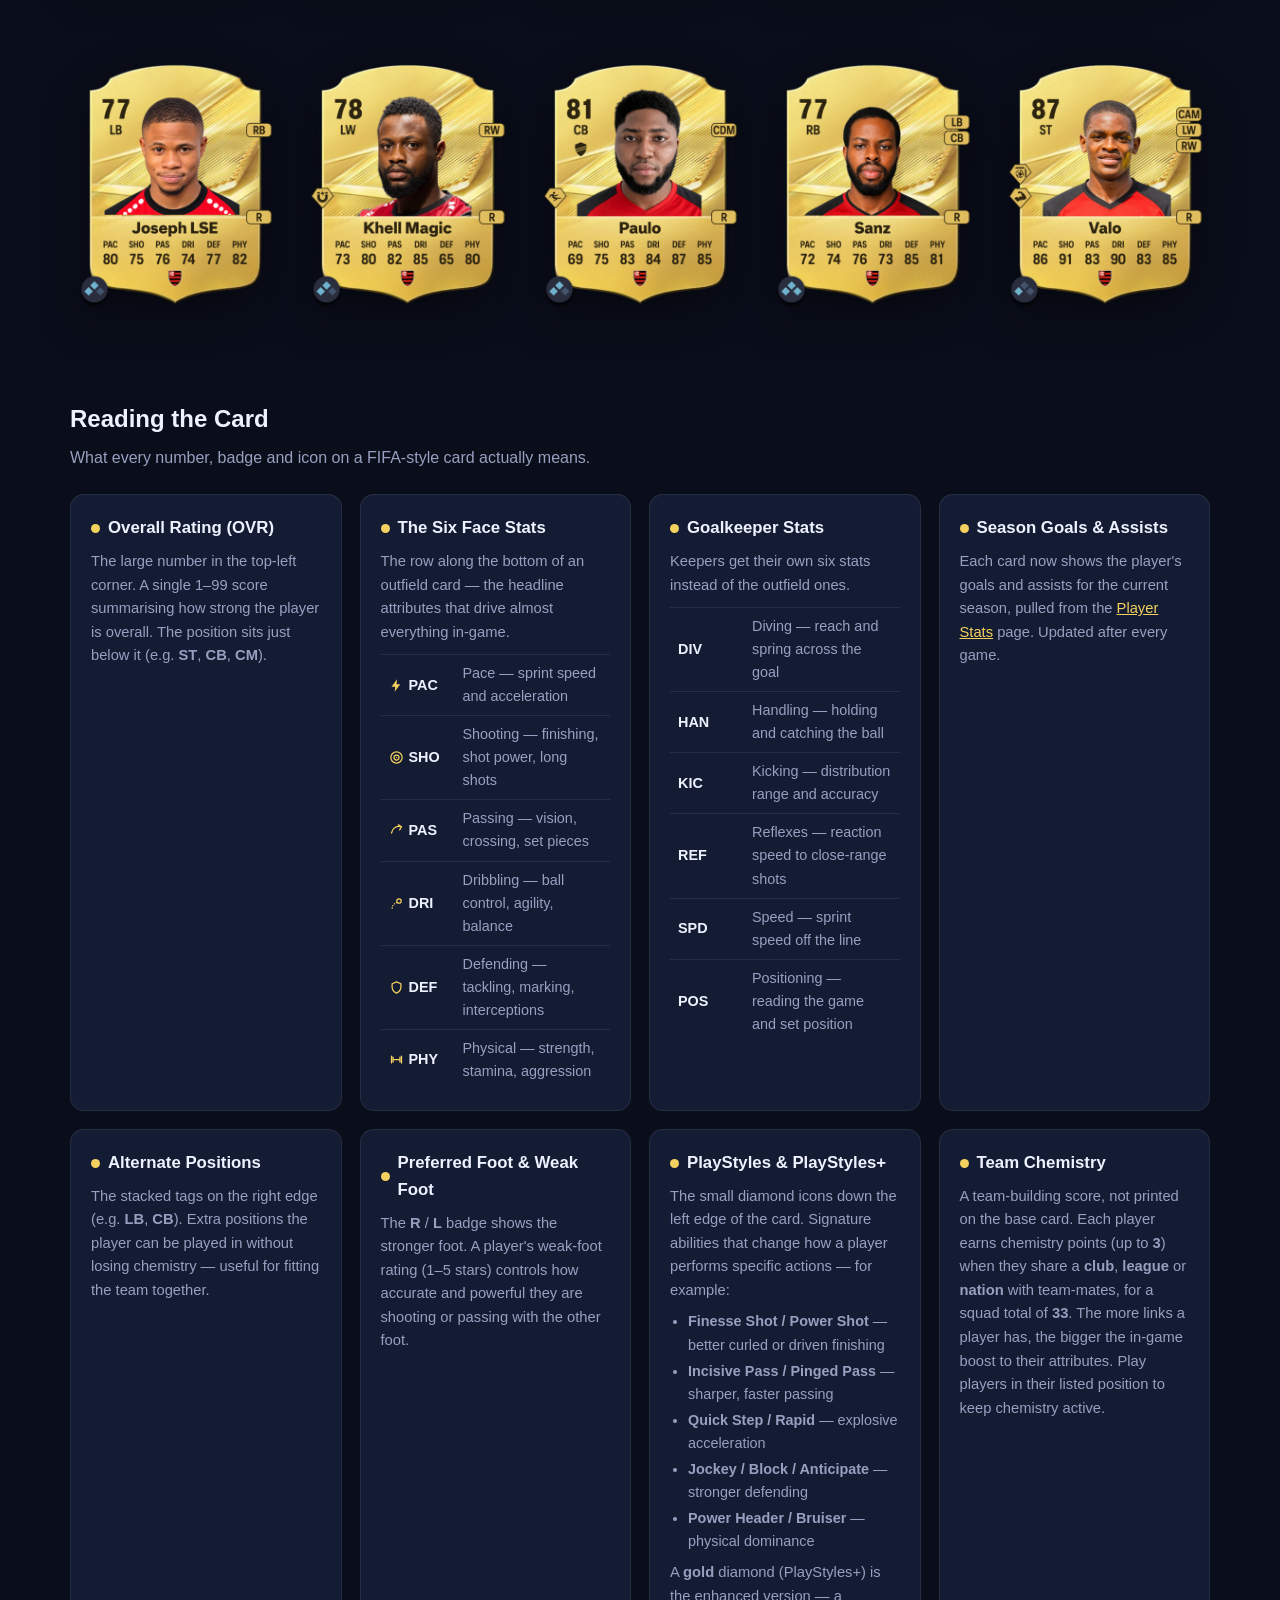
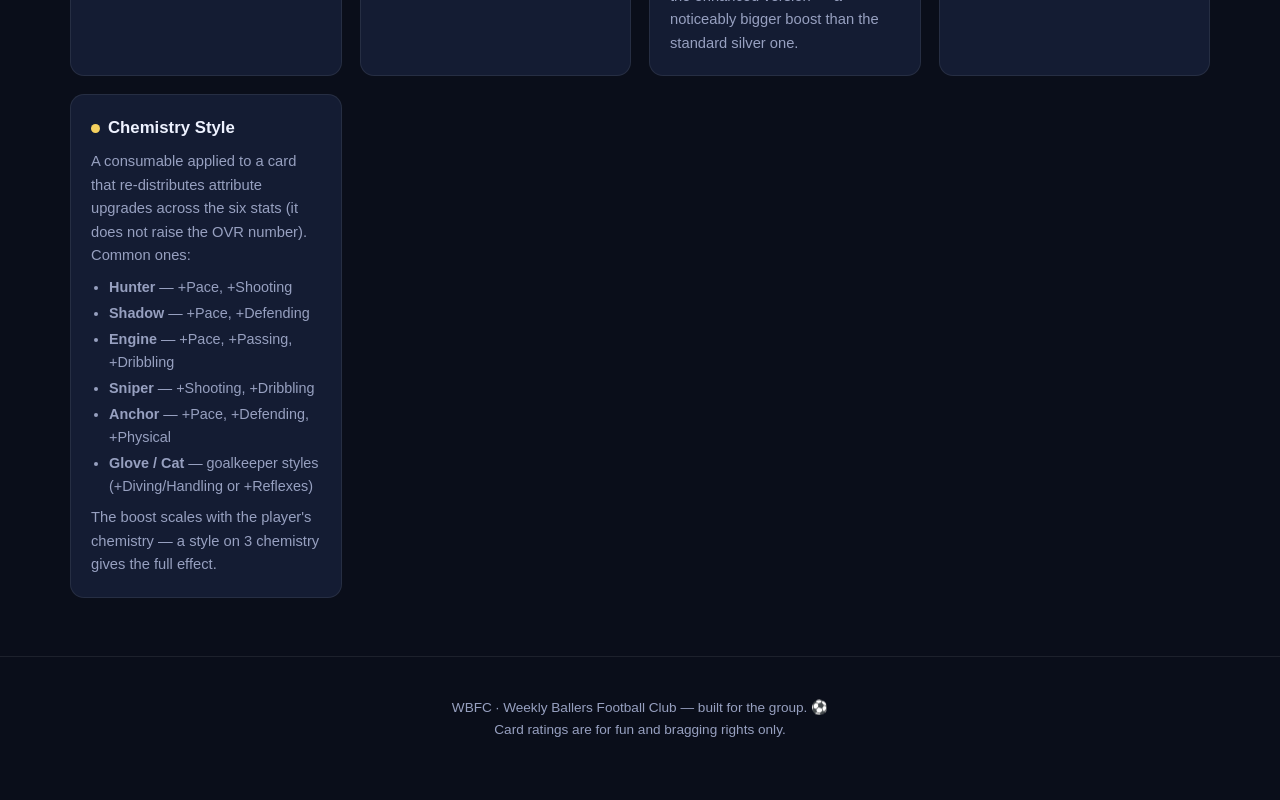
==== commit f6dfbb3a: "Matchday 3: Bouncey +1 goal. Park clean sheets (SHOW_CLEAN_SHEETS=false) — data kept, UI hidden on s" ====
--- a/index.html
+++ b/index.html
@@ -255,7 +255,7 @@
     ["GOALS", t.goals],
     ["ASSISTS", t.assists],
   ];
-  if (t.cleanSheets > 0) seasonTiles.push(["CLEAN SHEETS", t.cleanSheets]);
+  if (SHOW_CLEAN_SHEETS && t.cleanSheets > 0) seasonTiles.push(["CLEAN SHEETS", t.cleanSheets]);
   document.getElementById("m-season").innerHTML = seasonTiles.map(([k, v]) =>
     `<div class="stat"><div class="k">${k}</div><div class="v">${v}</div></div>`).join("");
 
